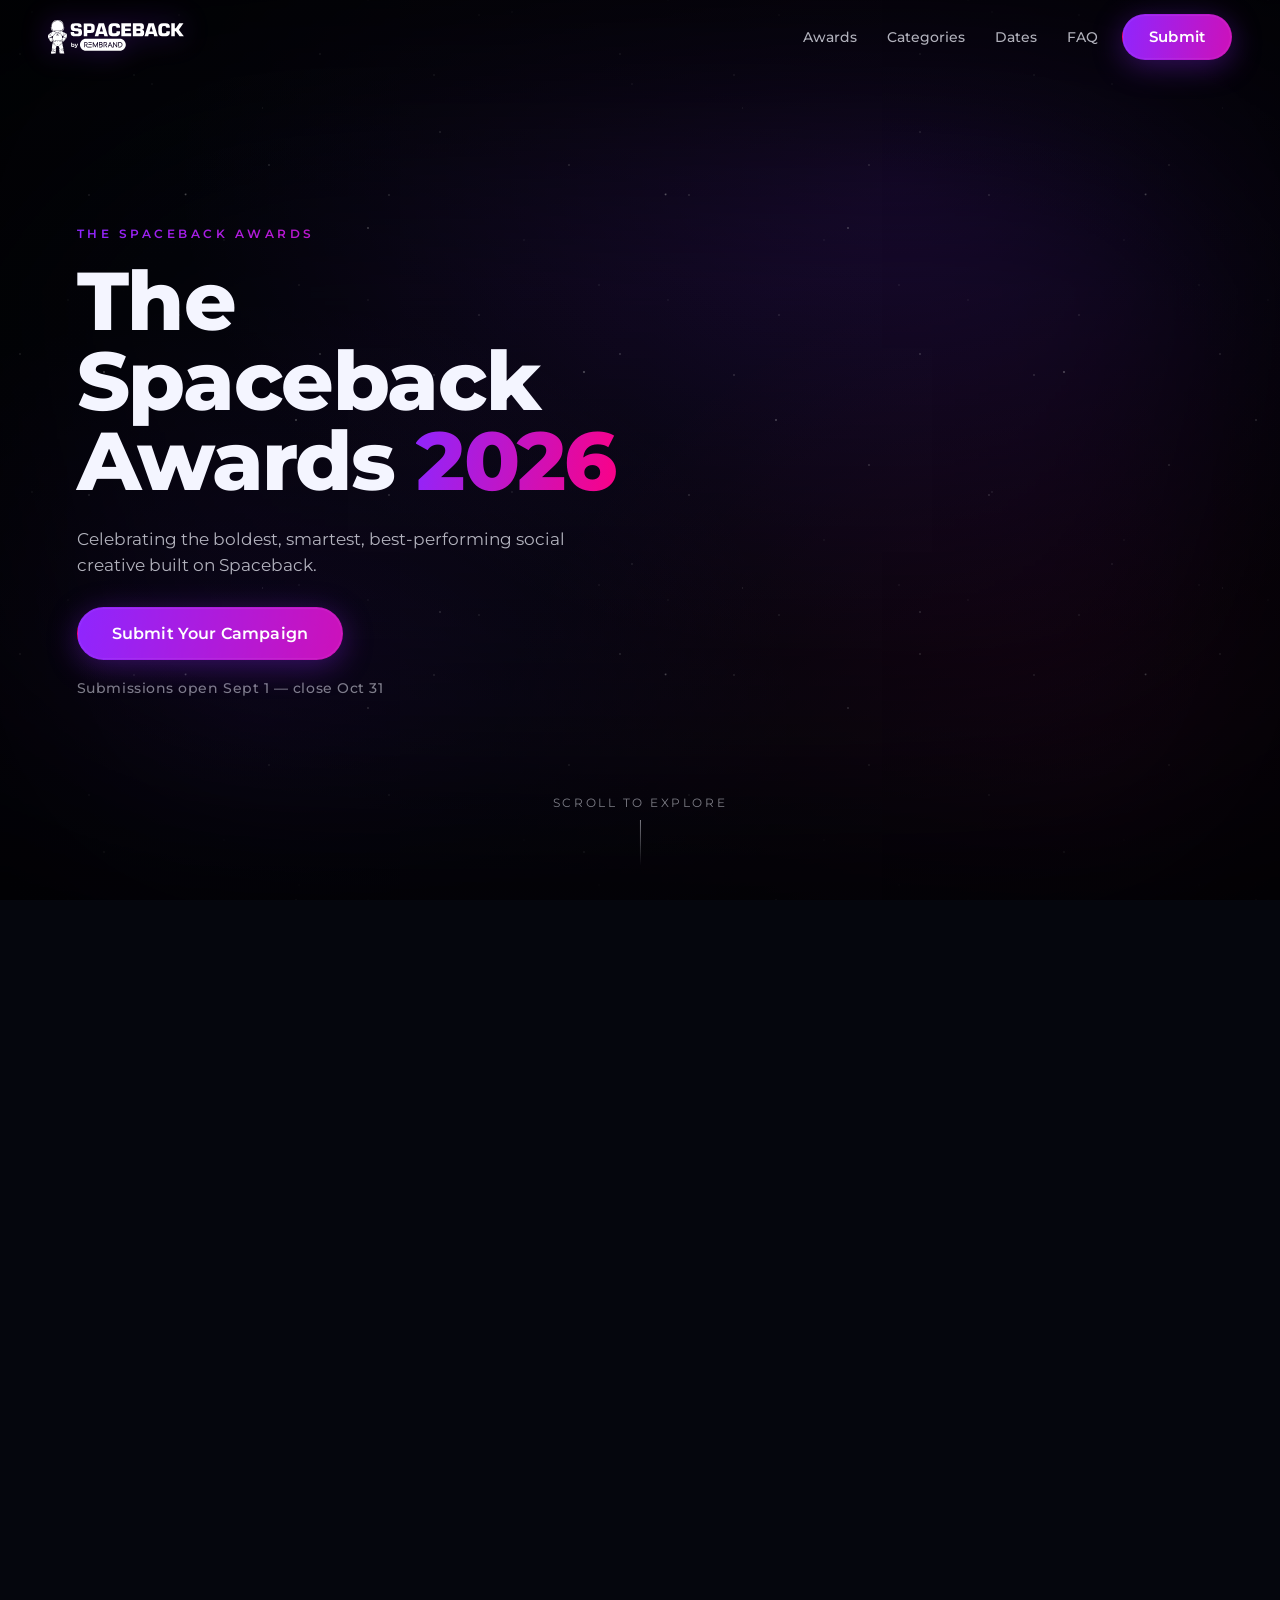
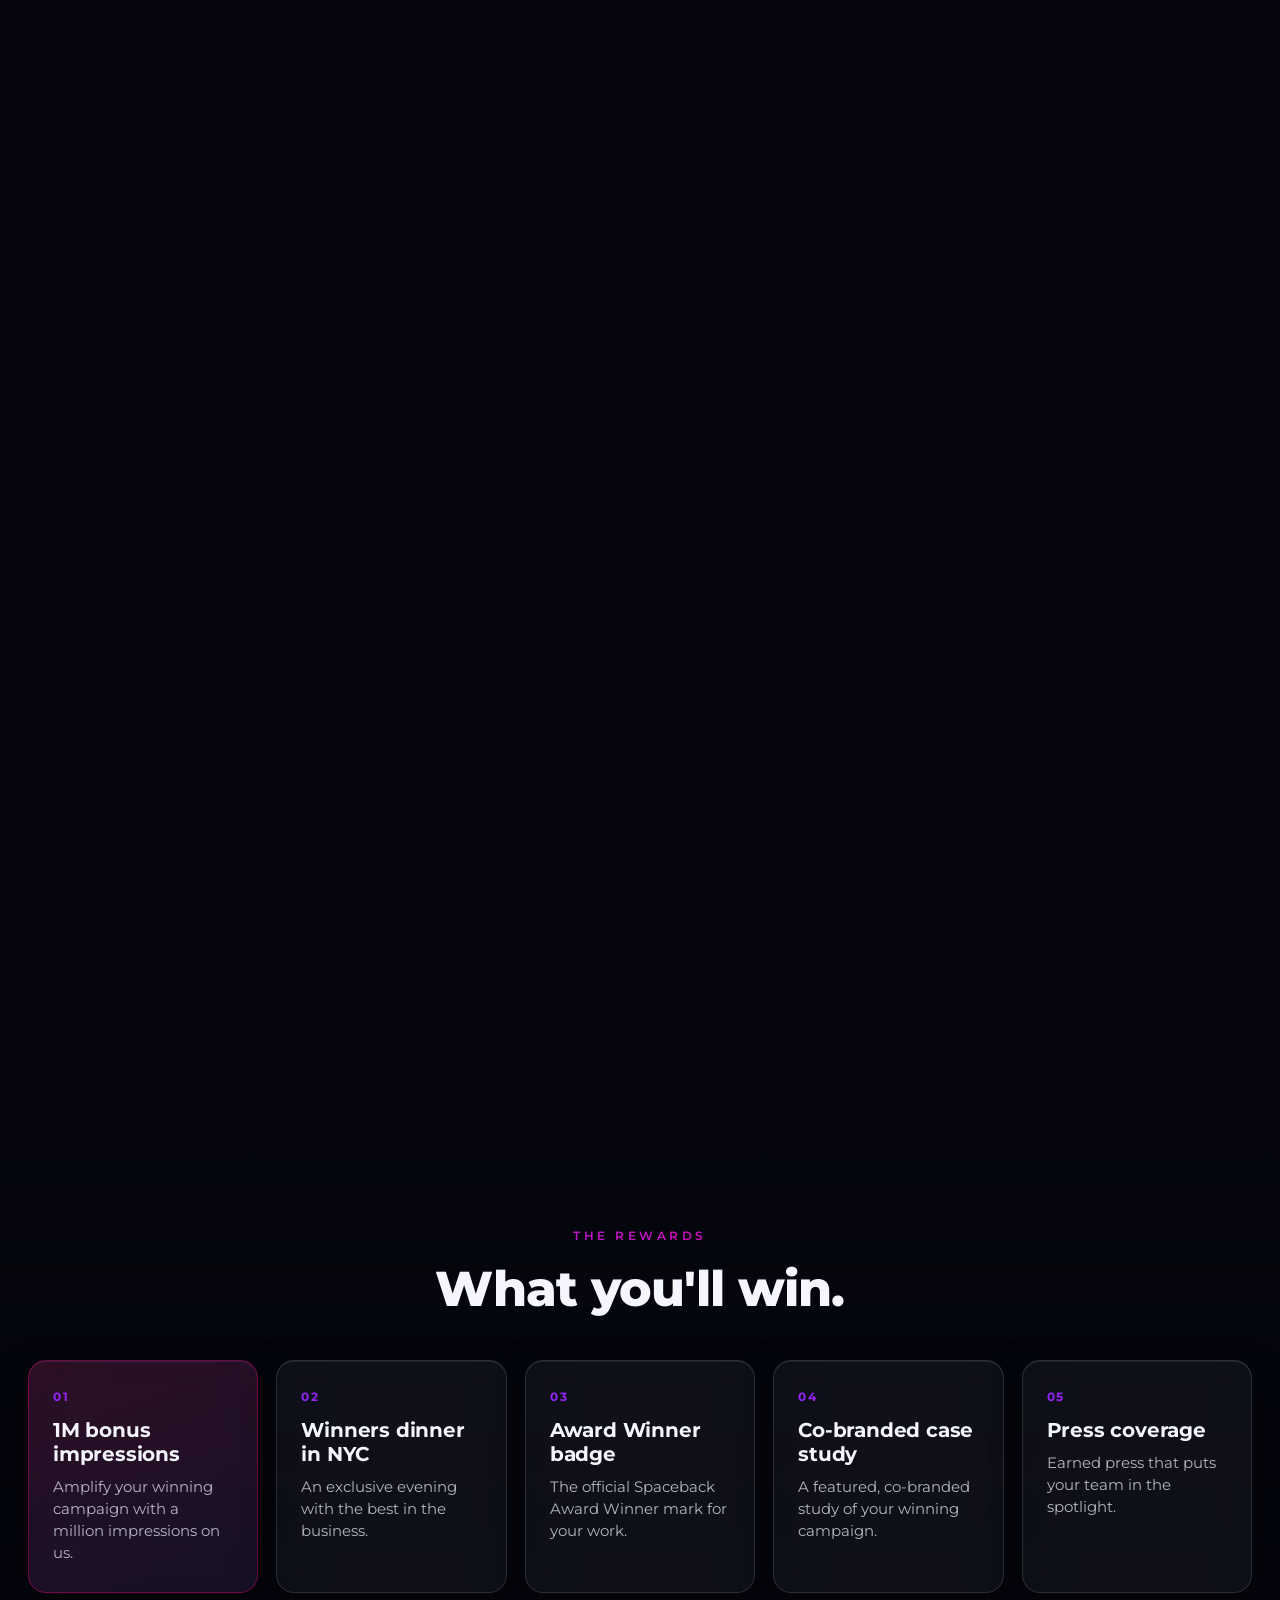
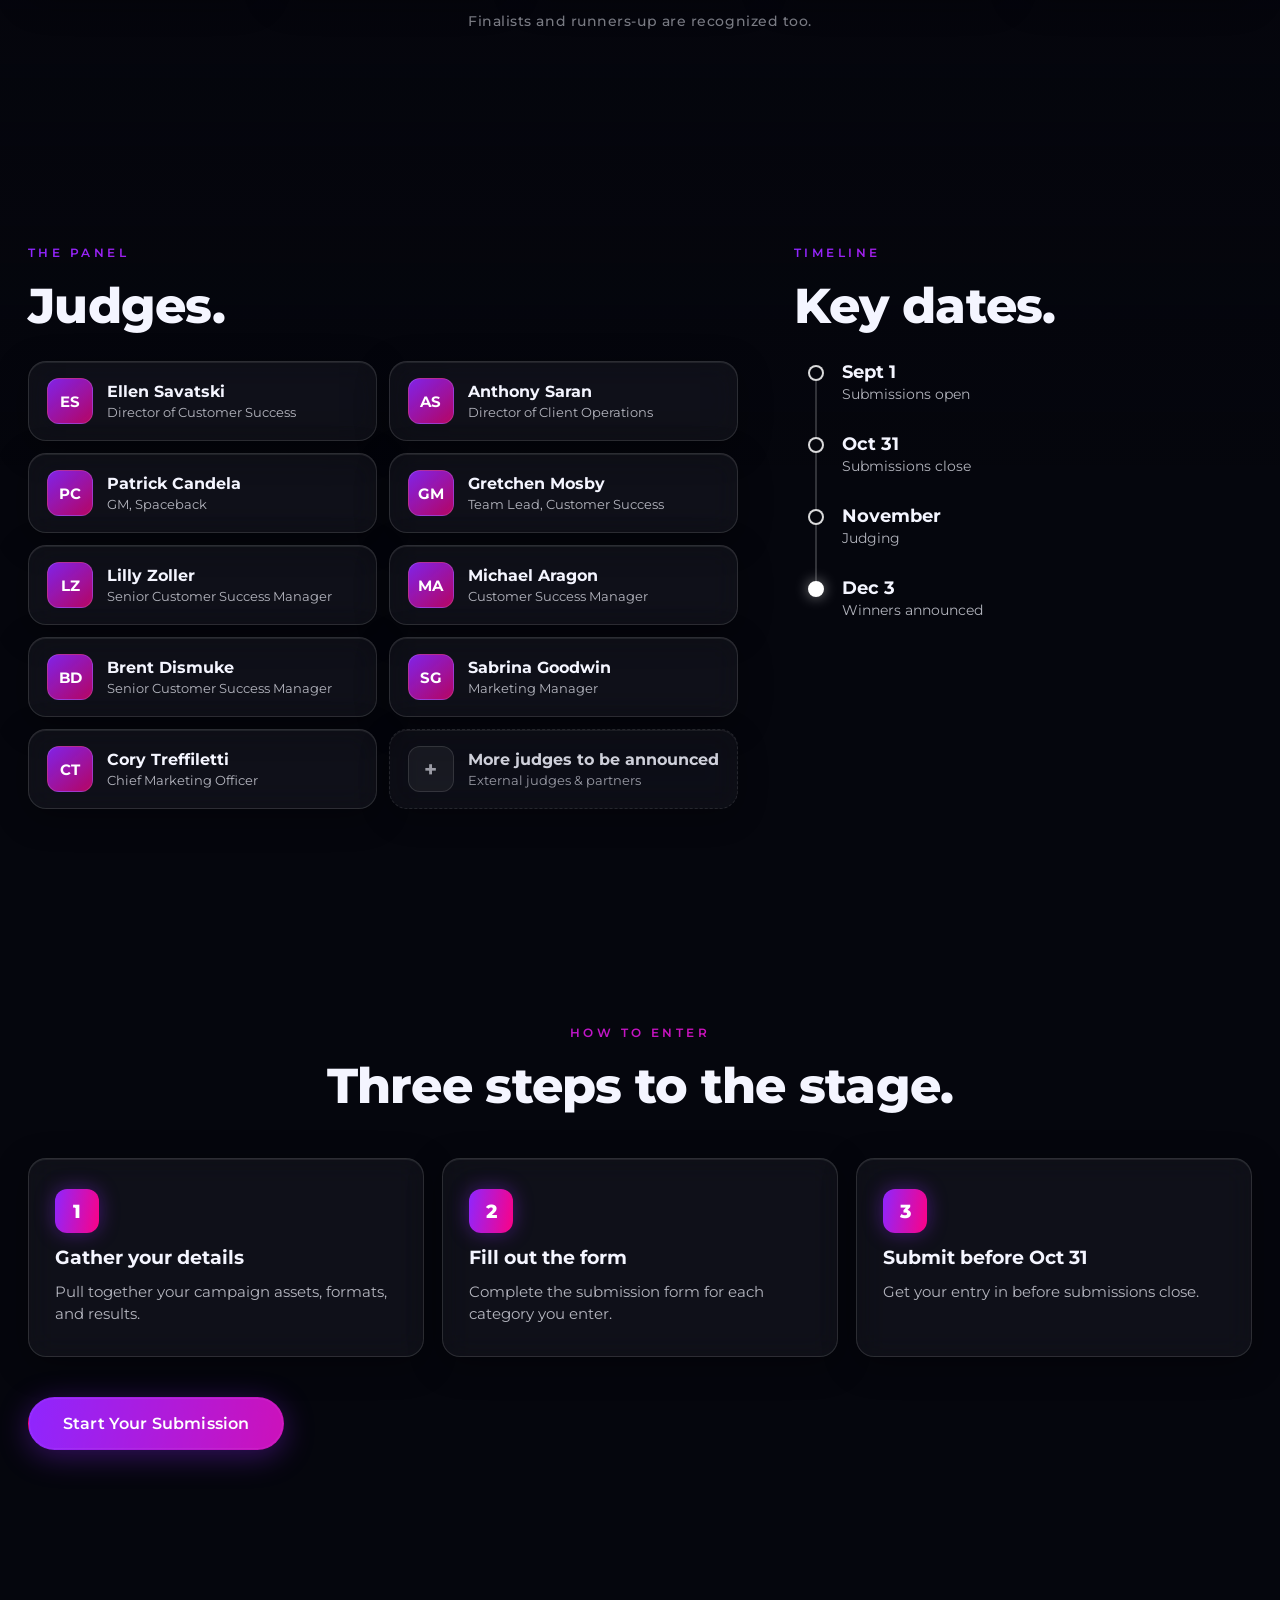
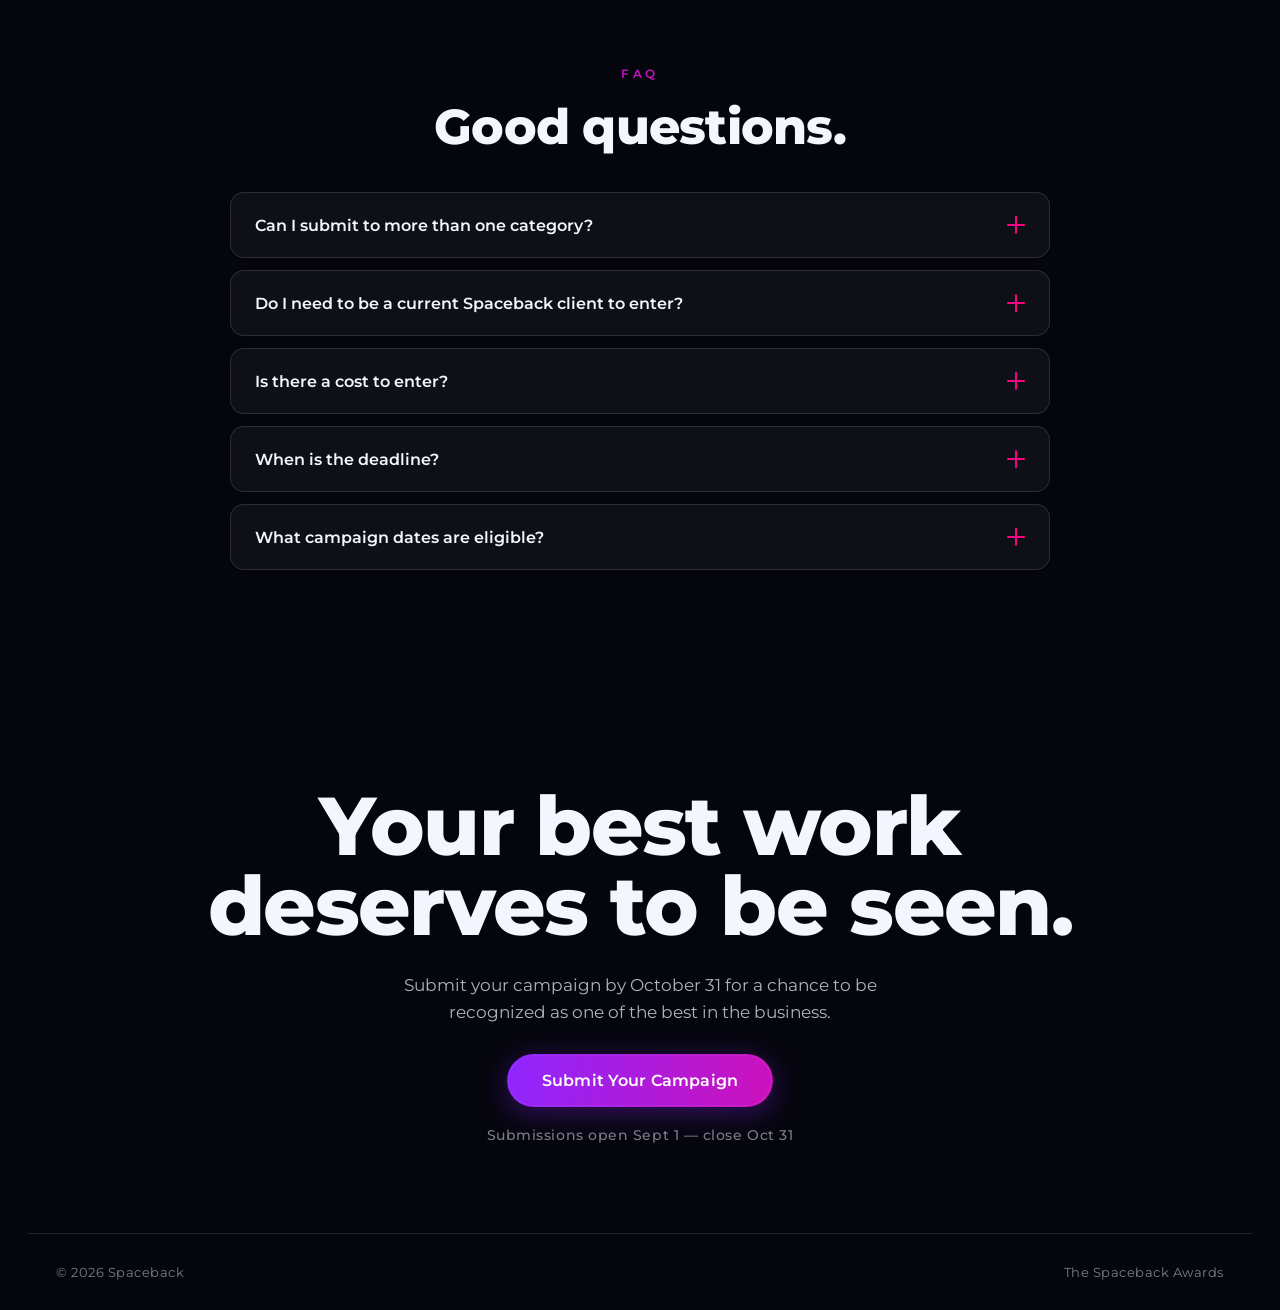
==== index.html @ 63bc2f62 "Initial deploy: The Spaceback Awards 2026 microsite Scroll-driven cinematic hero (frame-by-frame vid" ====
<!DOCTYPE html>
<html lang="en">
<head>
  <meta charset="UTF-8" />
  <meta name="viewport" content="width=device-width, initial-scale=1.0" />
  <meta name="description" content="The Spaceback Awards 2026 — Celebrating the boldest, smartest, best-performing social creative built on Spaceback." />
  <title>The Spaceback Awards 2026</title>

  <!-- Fonts -->
  <link rel="preconnect" href="https://fonts.googleapis.com" />
  <link rel="preconnect" href="https://fonts.gstatic.com" crossorigin />
  <link href="https://fonts.googleapis.com/css2?family=Montserrat:ital,wght@0,300;0,400;0,500;0,600;0,700;0,800;0,900&display=swap" rel="stylesheet" />

  <link rel="stylesheet" href="./styles/main.css" />
</head>
<body>
  <!-- Scroll progress indicator -->
  <div class="scroll-progress" aria-hidden="true"><span id="scrollProgressBar"></span></div>

  <!-- Fixed cinematic background: video + starfield fallback + overlay -->
  <div class="cinematic-bg" aria-hidden="true">
    <div class="starfield"></div>
    <video
      id="heroVideo"
      class="hero-video"
      muted
      playsinline
      preload="auto"
      disablepictureinpicture
    >
      <source src="./video/spaceback-awards-2026-hero.mp4" type="video/mp4" />
    </video>
    <div class="bg-overlay"></div>
    <div class="bg-vignette"></div>
  </div>

  <!-- Sticky navigation -->
  <header class="nav" id="nav">
    <div class="nav-inner">
      <a href="#top" class="nav-brand" aria-label="Spaceback — home">
        <img src="./logo/spaceback.svg" alt="Spaceback" class="nav-logo" />
      </a>
      <nav class="nav-links" aria-label="Primary">
        <a href="#why">Awards</a>
        <a href="#categories">Categories</a>
        <a href="#dates">Dates</a>
        <a href="#faq">FAQ</a>
      </nav>
      <a href="#submit" class="btn btn-primary nav-cta">Submit</a>
      <button class="nav-toggle" id="navToggle" aria-label="Toggle menu" aria-expanded="false">
        <span></span><span></span><span></span>
      </button>
    </div>
  </header>

  <span id="top"></span>

  <!-- ============================================================= -->
  <!-- PINNED SCROLL-SCRUB STAGE (Hero → Why → Who → Categories)     -->
  <!-- ============================================================= -->
  <div class="scroll-stage" id="scrollStage">
    <div class="stage-viewport" id="stageViewport">

      <!-- Panel 1 — HERO -->
      <section class="panel panel-hero" id="hero" data-panel="0" aria-label="Hero">
        <div class="zone zone-left">
          <p class="eyebrow">The Spaceback Awards</p>
          <h1 class="display">The Spaceback<br />Awards <span class="year">2026</span></h1>
          <p class="lede">Celebrating the boldest, smartest, best-performing social creative built on Spaceback.</p>
          <div class="cta-row">
            <a href="#submit" class="btn btn-primary btn-lg">Submit Your Campaign</a>
          </div>
          <p class="note">Submissions open Sept 1 — close Oct 31</p>
        </div>
        <div class="scroll-hint" aria-hidden="true">
          <span>Scroll to explore</span>
          <span class="scroll-hint-line"></span>
        </div>
      </section>

      <!-- Panel 2 — WHY -->
      <section class="panel panel-why" id="why" data-panel="1" aria-label="Why the Spaceback Awards">
        <div class="zone zone-right">
          <p class="eyebrow">Why the Awards</p>
          <h2 class="headline">Made for work that<br />moves the industry.</h2>
          <p class="lede">Spaceback Awards recognize brands and agencies pushing creative further — sharper formats, smarter execution, and stronger results.</p>
          <div class="mini-cards">
            <article class="glass mini-card">
              <h3>Bold creative</h3>
              <p>Ideas that stop the scroll and stay with people.</p>
            </article>
            <article class="glass mini-card">
              <h3>Smarter formats</h3>
              <p>Formats engineered for the platform and the moment.</p>
            </article>
            <article class="glass mini-card">
              <h3>Real performance</h3>
              <p>Creative that proves itself with measurable impact.</p>
            </article>
          </div>
        </div>
      </section>

      <!-- Panel 3 — WHO CAN ENTER -->
      <section class="panel panel-who" id="who" data-panel="2" aria-label="Who can enter">
        <div class="zone zone-left">
          <p class="eyebrow">Who Can Enter</p>
          <h2 class="headline">If you built it<br />on Spaceback,<br />it belongs here.</h2>
          <ul class="check-list">
            <li>Brands and agencies</li>
            <li>Campaigns using Spaceback</li>
            <li>CTV, OLV, Display &amp; Pause Ads</li>
            <li>AI-powered features: CARD, MOTN, FADE, CLIP</li>
          </ul>
          <div class="glass eligibility-note">
            <span class="pill">Eligible dates</span>
            <p>Jan 1, 2025 — Oct 31, 2026</p>
          </div>
        </div>
      </section>

      <!-- Panel 4 — CATEGORIES -->
      <section class="panel panel-categories" id="categories" data-panel="3" aria-label="Categories">
        <div class="zone zone-full">
          <p class="eyebrow center">The Categories</p>
          <h2 class="headline center">Every kind of great.</h2>

          <div class="cat-groups">
            <div class="cat-group">
              <h3 class="cat-group-title">Core Categories</h3>
              <div class="cat-grid">
                <span class="cat-chip">Best in Show</span>
                <span class="cat-chip">Best CTV</span>
                <span class="cat-chip">Best OLV</span>
                <span class="cat-chip">Best Display</span>
                <span class="cat-chip">Best Pause Ad</span>
                <span class="cat-chip">Best Product Card</span>
                <span class="cat-chip">Best Use of AI Editing</span>
                <span class="cat-chip">Most Impact</span>
                <span class="cat-chip">Best Creative</span>
              </div>
            </div>
            <div class="cat-group">
              <h3 class="cat-group-title">Industry Categories</h3>
              <div class="cat-grid">
                <span class="cat-chip">Retail / E-commerce</span>
                <span class="cat-chip">Streaming &amp; Entertainment</span>
                <span class="cat-chip">Auto</span>
                <span class="cat-chip">Finance &amp; Insurance</span>
                <span class="cat-chip">CPG</span>
                <span class="cat-chip">Food &amp; Beverage</span>
                <span class="cat-chip">Travel &amp; Hospitality</span>
                <span class="cat-chip">Telecom &amp; Tech</span>
                <span class="cat-chip">Health &amp; Wellness</span>
                <span class="cat-chip">QSR / Restaurant</span>
                <span class="cat-chip">Best Agency Partner</span>
              </div>
            </div>
          </div>
        </div>
      </section>

    </div>
  </div>

  <!-- ============================================================= -->
  <!-- POST-SCRUB CONTENT (video frozen on final frame behind)       -->
  <!-- ============================================================= -->
  <main class="after" id="after">

    <!-- WHAT YOU'LL WIN -->
    <section class="section" id="win" aria-label="What you'll win">
      <div class="container reveal">
        <p class="eyebrow center">The Rewards</p>
        <h2 class="headline center">What you'll win.</h2>
        <div class="reward-grid">
          <article class="glass reward-card featured">
            <span class="reward-num">01</span>
            <h3>1M bonus impressions</h3>
            <p>Amplify your winning campaign with a million impressions on us.</p>
          </article>
          <article class="glass reward-card">
            <span class="reward-num">02</span>
            <h3>Winners dinner in NYC</h3>
            <p>An exclusive evening with the best in the business.</p>
          </article>
          <article class="glass reward-card">
            <span class="reward-num">03</span>
            <h3>Award Winner badge</h3>
            <p>The official Spaceback Award Winner mark for your work.</p>
          </article>
          <article class="glass reward-card">
            <span class="reward-num">04</span>
            <h3>Co-branded case study</h3>
            <p>A featured, co-branded study of your winning campaign.</p>
          </article>
          <article class="glass reward-card">
            <span class="reward-num">05</span>
            <h3>Press coverage</h3>
            <p>Earned press that puts your team in the spotlight.</p>
          </article>
        </div>
        <p class="note center">Finalists and runners-up are recognized too.</p>
      </div>
    </section>

    <!-- JUDGES + KEY DATES -->
    <section class="section" id="dates" aria-label="Judges and key dates">
      <div class="container">
        <div class="split">
          <!-- Judges -->
          <div class="reveal">
            <p class="eyebrow">The Panel</p>
            <h2 class="headline">Judges.</h2>
            <div class="judge-grid">
              <article class="glass judge-card">
                <span class="judge-avatar">ES</span>
                <div><h3>Ellen Savatski</h3><p>Director of Customer Success</p></div>
              </article>
              <article class="glass judge-card">
                <span class="judge-avatar">AS</span>
                <div><h3>Anthony Saran</h3><p>Director of Client Operations</p></div>
              </article>
              <article class="glass judge-card">
                <span class="judge-avatar">PC</span>
                <div><h3>Patrick Candela</h3><p>GM, Spaceback</p></div>
              </article>
              <article class="glass judge-card">
                <span class="judge-avatar">GM</span>
                <div><h3>Gretchen Mosby</h3><p>Team Lead, Customer Success</p></div>
              </article>
              <article class="glass judge-card">
                <span class="judge-avatar">LZ</span>
                <div><h3>Lilly Zoller</h3><p>Senior Customer Success Manager</p></div>
              </article>
              <article class="glass judge-card">
                <span class="judge-avatar">MA</span>
                <div><h3>Michael Aragon</h3><p>Customer Success Manager</p></div>
              </article>
              <article class="glass judge-card">
                <span class="judge-avatar">BD</span>
                <div><h3>Brent Dismuke</h3><p>Senior Customer Success Manager</p></div>
              </article>
              <article class="glass judge-card">
                <span class="judge-avatar">SG</span>
                <div><h3>Sabrina Goodwin</h3><p>Marketing Manager</p></div>
              </article>
              <article class="glass judge-card">
                <span class="judge-avatar">CT</span>
                <div><h3>Cory Treffiletti</h3><p>Chief Marketing Officer</p></div>
              </article>
              <article class="glass judge-card judge-tba">
                <span class="judge-avatar">+</span>
                <div><h3>More judges to be announced</h3><p>External judges &amp; partners</p></div>
              </article>
            </div>
          </div>

          <!-- Key dates -->
          <div class="reveal">
            <p class="eyebrow">Timeline</p>
            <h2 class="headline">Key dates.</h2>
            <ol class="timeline">
              <li class="timeline-item">
                <span class="timeline-dot"></span>
                <span class="timeline-date">Sept 1</span>
                <span class="timeline-label">Submissions open</span>
              </li>
              <li class="timeline-item">
                <span class="timeline-dot"></span>
                <span class="timeline-date">Oct 31</span>
                <span class="timeline-label">Submissions close</span>
              </li>
              <li class="timeline-item">
                <span class="timeline-dot"></span>
                <span class="timeline-date">November</span>
                <span class="timeline-label">Judging</span>
              </li>
              <li class="timeline-item is-final">
                <span class="timeline-dot"></span>
                <span class="timeline-date">Dec 3</span>
                <span class="timeline-label">Winners announced</span>
              </li>
            </ol>
          </div>
        </div>
      </div>
    </section>

    <!-- HOW TO ENTER -->
    <section class="section" id="submit" aria-label="How to enter">
      <div class="container reveal">
        <p class="eyebrow center">How to Enter</p>
        <h2 class="headline center">Three steps to the stage.</h2>
        <div class="steps">
          <article class="glass step-card">
            <span class="step-num">1</span>
            <h3>Gather your details</h3>
            <p>Pull together your campaign assets, formats, and results.</p>
          </article>
          <article class="glass step-card">
            <span class="step-num">2</span>
            <h3>Fill out the form</h3>
            <p>Complete the submission form for each category you enter.</p>
          </article>
          <article class="glass step-card">
            <span class="step-num">3</span>
            <h3>Submit before Oct 31</h3>
            <p>Get your entry in before submissions close.</p>
          </article>
        </div>
        <div class="cta-row center">
          <a href="#final" class="btn btn-primary btn-lg">Start Your Submission</a>
        </div>
      </div>
    </section>

    <!-- FAQ -->
    <section class="section" id="faq" aria-label="Frequently asked questions">
      <div class="container narrow reveal">
        <p class="eyebrow center">FAQ</p>
        <h2 class="headline center">Good questions.</h2>
        <div class="accordion" id="accordion">
          <div class="acc-item">
            <button class="acc-trigger" aria-expanded="false">
              <span>Can I submit to more than one category?</span>
              <span class="acc-icon" aria-hidden="true"></span>
            </button>
            <div class="acc-panel"><p>Yes. Enter your campaign in every category where it fits — including both core and industry categories.</p></div>
          </div>
          <div class="acc-item">
            <button class="acc-trigger" aria-expanded="false">
              <span>Do I need to be a current Spaceback client to enter?</span>
              <span class="acc-icon" aria-hidden="true"></span>
            </button>
            <div class="acc-panel"><p>Your campaign needs to be built using Spaceback. Brands and agencies who ran eligible Spaceback campaigns can enter.</p></div>
          </div>
          <div class="acc-item">
            <button class="acc-trigger" aria-expanded="false">
              <span>Is there a cost to enter?</span>
              <span class="acc-icon" aria-hidden="true"></span>
            </button>
            <div class="acc-panel"><p>No. Entering the Spaceback Awards is free.</p></div>
          </div>
          <div class="acc-item">
            <button class="acc-trigger" aria-expanded="false">
              <span>When is the deadline?</span>
              <span class="acc-icon" aria-hidden="true"></span>
            </button>
            <div class="acc-panel"><p>Submissions close October 31, 2026. Winners are announced December 3.</p></div>
          </div>
          <div class="acc-item">
            <button class="acc-trigger" aria-expanded="false">
              <span>What campaign dates are eligible?</span>
              <span class="acc-icon" aria-hidden="true"></span>
            </button>
            <div class="acc-panel"><p>Campaigns that ran between January 1, 2025 and October 31, 2026 are eligible.</p></div>
          </div>
        </div>
      </div>
    </section>

    <!-- FINAL CTA -->
    <section class="section section-final" id="final" aria-label="Submit your campaign">
      <div class="container center reveal">
        <h2 class="display final-display">Your best work<br />deserves to be seen.</h2>
        <p class="lede center">Submit your campaign by October 31 for a chance to be recognized as one of the best in the business.</p>
        <div class="cta-row center">
          <a href="#top" class="btn btn-primary btn-lg">Submit Your Campaign</a>
        </div>
        <p class="note center">Submissions open Sept 1 — close Oct 31</p>
      </div>
      <footer class="footer">
        <span>© 2026 Spaceback</span>
        <span>The Spaceback Awards</span>
      </footer>
    </section>

  </main>

  <script src="./scripts/main.js" defer></script>
</body>
</html>
---- styles/main.css ----
/* ============================================================
   The Spaceback Awards 2026 — main.css
   ============================================================ */

:root {
  --bg: #05060d;
  --bg-2: #0a0b1a;
  --ink: #f4f5ff;
  --ink-soft: rgba(244, 245, 255, 0.72);
  --ink-mute: rgba(244, 245, 255, 0.5);

  --purple: #8E26FF;
  --magenta: #FC0185;
  --cyan: #b45cff; /* legacy alias, kept in-palette */

  --glass-bg: rgba(255, 255, 255, 0.045);
  --glass-brd: rgba(255, 255, 255, 0.12);
  --glass-hi: rgba(255, 255, 255, 0.22);

  --grad-accent: linear-gradient(100deg, #8E26FF 0%, #FC0185 100%);

  --maxw: 1240px;
  --ease: cubic-bezier(0.22, 1, 0.36, 1);

  --nav-h: 74px;
}

* { box-sizing: border-box; }

html { scroll-behavior: smooth; }

body {
  margin: 0;
  font-family: "Montserrat", system-ui, -apple-system, sans-serif;
  background: var(--bg);
  color: var(--ink);
  -webkit-font-smoothing: antialiased;
  text-rendering: optimizeLegibility;
  overflow-x: hidden;
}

img, video { display: block; max-width: 100%; }

a { color: inherit; text-decoration: none; }

::selection { background: var(--magenta); color: #fff; }

/* ---------- Scroll progress bar ---------- */
.scroll-progress {
  position: fixed;
  top: 0; left: 0;
  width: 100%;
  height: 3px;
  z-index: 200;
  background: transparent;
  pointer-events: none;
}
.scroll-progress span {
  display: block;
  height: 100%;
  width: 0%;
  background: var(--grad-accent);
  box-shadow: 0 0 14px rgba(252, 1, 133, 0.7);
}

/* ============================================================
   Cinematic background (fixed) : video + starfield + overlay
   ============================================================ */
.cinematic-bg {
  position: fixed;
  inset: 0;
  z-index: -2;
  overflow: hidden;
  background: var(--bg);
}

.starfield {
  position: absolute;
  inset: 0;
  background:
    radial-gradient(1200px 800px at 70% 20%, rgba(142, 38, 255, 0.18), transparent 60%),
    radial-gradient(900px 700px at 20% 80%, rgba(142, 38, 255, 0.12), transparent 60%),
    radial-gradient(1000px 900px at 85% 90%, rgba(252, 1, 133, 0.12), transparent 60%),
    #04050b;
}
/* faux stars */
.starfield::before,
.starfield::after {
  content: "";
  position: absolute;
  inset: -20%;
  background-image:
    radial-gradient(1.4px 1.4px at 15% 25%, #fff, transparent),
    radial-gradient(1.2px 1.2px at 45% 65%, rgba(255,255,255,.8), transparent),
    radial-gradient(1.6px 1.6px at 75% 15%, #fff, transparent),
    radial-gradient(1px 1px at 85% 55%, rgba(255,255,255,.7), transparent),
    radial-gradient(1.3px 1.3px at 30% 85%, #fff, transparent),
    radial-gradient(1px 1px at 60% 40%, rgba(255,255,255,.6), transparent),
    radial-gradient(1.5px 1.5px at 92% 78%, #fff, transparent),
    radial-gradient(1px 1px at 8% 60%, rgba(255,255,255,.55), transparent);
  background-repeat: repeat;
  background-size: 480px 480px;
  opacity: 0.5;
}
.starfield::after {
  background-size: 300px 300px;
  opacity: 0.3;
  animation: twinkle 6s ease-in-out infinite alternate;
}
@keyframes twinkle { from { opacity: .18; } to { opacity: .4; } }

.hero-video {
  position: absolute;
  inset: 0;
  width: 100%;
  height: 100%;
  object-fit: cover;
  opacity: 0;
  transition: opacity 1.2s var(--ease);
  will-change: opacity;
}
.hero-video.is-ready { opacity: 1; }

/* Readability overlays */
.bg-overlay {
  position: absolute;
  inset: 0;
  background:
    linear-gradient(180deg, rgba(4,5,11,0.55) 0%, rgba(4,5,11,0.15) 32%, rgba(4,5,11,0.35) 70%, rgba(4,5,11,0.78) 100%),
    radial-gradient(120% 90% at 50% 50%, transparent 38%, rgba(4,5,11,0.45) 100%);
}
.bg-vignette {
  position: absolute;
  inset: 0;
  box-shadow: inset 0 0 240px 60px rgba(0,0,0,0.7);
  pointer-events: none;
}

/* ============================================================
   Navigation
   ============================================================ */
.nav {
  position: fixed;
  top: 0; left: 0; right: 0;
  z-index: 150;
  height: var(--nav-h);
  display: flex;
  align-items: center;
  transition: background 0.4s var(--ease), backdrop-filter 0.4s var(--ease), border-color 0.4s var(--ease);
  border-bottom: 1px solid transparent;
}
.nav.is-scrolled {
  /* the header itself stays transparent; a soft frosted scrim (::before)
     fades in underneath so the nav is always legible over any frame */
  background: transparent;
  border-bottom-color: transparent;
}
/* Soft blurred scrim under the header — blur is strongest behind the nav
   content and dissolves downward via a mask, so there's no hard edge. */
.nav::before {
  content: "";
  position: absolute;
  left: 0;
  right: 0;
  top: 0;
  bottom: -34px;               /* extend below so the blur fades out past the bar */
  z-index: -1;
  pointer-events: none;
  backdrop-filter: blur(14px) saturate(135%);
  -webkit-backdrop-filter: blur(14px) saturate(135%);
  background: linear-gradient(180deg, rgba(5,6,13,0.55) 0%, rgba(5,6,13,0.28) 55%, rgba(5,6,13,0) 100%);
  -webkit-mask-image: linear-gradient(180deg, #000 0%, #000 52%, transparent 100%);
  mask-image: linear-gradient(180deg, #000 0%, #000 52%, transparent 100%);
  opacity: 0;
  transition: opacity 0.45s var(--ease);
}
.nav.is-scrolled::before { opacity: 1; }
.nav-inner { position: relative; z-index: 1; }
.nav-inner {
  width: 100%;
  max-width: var(--maxw);
  margin: 0 auto;
  padding: 0 28px;
  display: flex;
  align-items: center;
  gap: 24px;
}
.nav-brand {
  display: flex;
  align-items: center;
  margin-right: auto;
}
.nav-logo {
  height: 34px;
  width: auto;
  display: block;
  transition: filter 0.3s var(--ease), transform 0.3s var(--ease);
  filter: drop-shadow(0 0 14px rgba(142, 38, 255, 0.35));
}
.nav-brand:hover .nav-logo { transform: translateY(-1px); }
.nav-links { display: flex; gap: 30px; }
.nav-links a {
  font-size: 0.9rem;
  font-weight: 500;
  color: var(--ink-soft);
  position: relative;
  padding: 6px 0;
  transition: color 0.25s var(--ease);
}
.nav-links a::after {
  content: "";
  position: absolute;
  left: 0; bottom: 0;
  height: 2px; width: 0;
  background: var(--grad-accent);
  transition: width 0.3s var(--ease);
}
.nav-links a:hover { color: var(--ink); }
.nav-links a:hover::after { width: 100%; }
.nav-cta { padding: 10px 20px; font-size: 0.85rem; }

.nav-toggle {
  display: none;
  flex-direction: column;
  gap: 5px;
  background: none; border: none;
  cursor: pointer;
  padding: 8px;
}
.nav-toggle span {
  width: 24px; height: 2px;
  background: var(--ink);
  border-radius: 2px;
  transition: transform 0.3s var(--ease), opacity 0.3s var(--ease);
}

/* ============================================================
   Buttons
   ============================================================ */
.btn {
  display: inline-flex;
  align-items: center;
  justify-content: center;
  gap: 8px;
  font-family: inherit;
  font-weight: 600;
  letter-spacing: 0.01em;
  border-radius: 999px;
  cursor: pointer;
  border: 1px solid transparent;
  transition: transform 0.3s var(--ease), box-shadow 0.3s var(--ease), background 0.3s var(--ease);
  white-space: nowrap;
}
.btn-primary {
  position: relative;
  color: #fff;
  background: var(--grad-accent);
  background-size: 180% 180%;
  background-position: 0% 50%;
  box-shadow: 0 6px 30px rgba(142, 38, 255, 0.35), 0 0 0 1px rgba(255,255,255,0.06) inset;
  padding: 13px 26px;
  font-size: 0.92rem;
}
.btn-primary:hover {
  transform: translateY(-2px);
  background-position: 100% 50%;
  box-shadow: 0 10px 40px rgba(252, 1, 133, 0.5), 0 0 0 1px rgba(255,255,255,0.12) inset;
}
.btn-lg { padding: 16px 34px; font-size: 1rem; }

/* ============================================================
   Typography helpers
   ============================================================ */
.eyebrow {
  font-size: 0.78rem;
  font-weight: 600;
  letter-spacing: 0.28em;
  text-transform: uppercase;
  color: transparent;
  background: var(--grad-accent);
  -webkit-background-clip: text;
  background-clip: text;
  margin: 0 0 20px;
}
.eyebrow.center { text-align: center; }

.display {
  font-size: clamp(2.7rem, 6.4vw, 5.4rem);
  font-weight: 800;
  line-height: 0.98;
  letter-spacing: -0.02em;
  margin: 0 0 24px;
}
.display .year {
  background: var(--grad-accent);
  -webkit-background-clip: text;
  background-clip: text;
  color: transparent;
}
.headline {
  font-size: clamp(1.9rem, 3.8vw, 3.1rem);
  font-weight: 800;
  line-height: 1.05;
  letter-spacing: -0.015em;
  margin: 0 0 22px;
}
.headline.center { text-align: center; }
.lede {
  font-size: clamp(1rem, 1.35vw, 1.2rem);
  line-height: 1.55;
  color: var(--ink-soft);
  font-weight: 400;
  max-width: 46ch;
  margin: 0 0 28px;
}
.lede.center { margin-left: auto; margin-right: auto; text-align: center; }
.note {
  font-size: 0.85rem;
  font-weight: 500;
  letter-spacing: 0.04em;
  color: var(--ink-mute);
  margin: 20px 0 0;
}
.note.center { text-align: center; }

/* ============================================================
   Glass surfaces
   ============================================================ */
.glass {
  background: var(--glass-bg);
  border: 1px solid var(--glass-brd);
  border-radius: 18px;
  backdrop-filter: blur(14px) saturate(130%);
  -webkit-backdrop-filter: blur(14px) saturate(130%);
  box-shadow: 0 8px 32px rgba(0, 0, 0, 0.35), inset 0 1px 0 rgba(255,255,255,0.08);
}

/* ============================================================
   PINNED SCROLL STAGE
   ============================================================ */
.scroll-stage {
  position: relative;
  /* height set by JS via --stage-vh; fallback below */
  height: 480vh;
}
.stage-viewport {
  position: sticky;
  top: 0;
  height: 100vh;
  overflow: hidden;
}

.panel {
  position: absolute;
  inset: 0;
  display: flex;
  align-items: center;
  padding: calc(var(--nav-h) + 20px) 6vw 8vh;
  opacity: 0;
  visibility: hidden;
  will-change: opacity, transform;
}
.zone { width: 100%; max-width: 560px; }
.zone-left { margin-right: auto; }
.zone-right { margin-left: auto; text-align: left; }
.zone-full { max-width: var(--maxw); margin: 0 auto; }

/* Scroll hint on hero */
.scroll-hint {
  position: absolute;
  left: 50%;
  bottom: 34px;
  transform: translateX(-50%);
  display: flex;
  flex-direction: column;
  align-items: center;
  gap: 10px;
  font-size: 0.72rem;
  letter-spacing: 0.22em;
  text-transform: uppercase;
  color: var(--ink-mute);
}
.scroll-hint-line {
  width: 1px; height: 46px;
  background: linear-gradient(var(--ink-mute), transparent);
  animation: hintPulse 2.2s ease-in-out infinite;
}
@keyframes hintPulse { 0%,100% { opacity: .3; transform: scaleY(.7);} 50% { opacity: 1; transform: scaleY(1);} }

/* mini cards (Why) */
.mini-cards {
  display: grid;
  grid-template-columns: 1fr;
  gap: 12px;
  margin-top: 6px;
}
.mini-card {
  padding: 18px 20px;
  display: flex;
  flex-direction: column;
  gap: 6px;
  transition: transform 0.35s var(--ease), border-color 0.35s var(--ease), box-shadow 0.35s var(--ease);
}
.mini-card:hover { transform: translateY(-3px); border-color: var(--glass-hi); }
.mini-card h3 { margin: 0; font-size: 1.05rem; font-weight: 700; }
.mini-card p { margin: 0; font-size: 0.9rem; color: var(--ink-soft); line-height: 1.45; }

/* check list (Who) */
.check-list {
  list-style: none;
  margin: 0 0 26px;
  padding: 0;
  display: grid;
  gap: 12px;
}
.check-list li {
  position: relative;
  padding-left: 34px;
  font-size: 1.05rem;
  font-weight: 500;
  color: var(--ink);
}
.check-list li::before {
  content: "";
  position: absolute;
  left: 0; top: 2px;
  width: 20px; height: 20px;
  border-radius: 50%;
  background: #ffffff;
}
.check-list li::after {
  content: "";
  position: absolute;
  left: 6px; top: 8px;
  width: 8px; height: 4px;
  border-left: 2px solid #05060d;
  border-bottom: 2px solid #05060d;
  transform: rotate(-45deg);
}
.eligibility-note {
  display: inline-flex;
  align-items: center;
  gap: 14px;
  padding: 14px 20px;
}
.eligibility-note p { margin: 0; font-weight: 700; font-size: 1.05rem; }
.pill {
  font-size: 0.68rem;
  letter-spacing: 0.16em;
  text-transform: uppercase;
  font-weight: 600;
  padding: 5px 11px;
  border-radius: 999px;
  background: rgba(255,255,255,0.08);
  border: 1px solid var(--glass-brd);
  color: var(--ink-soft);
}

/* Categories */
.cat-groups {
  display: grid;
  grid-template-columns: 1fr 1fr;
  gap: 40px;
  margin-top: 30px;
}
.cat-group-title {
  font-size: 0.82rem;
  letter-spacing: 0.16em;
  text-transform: uppercase;
  color: var(--ink-soft);
  font-weight: 600;
  margin: 0 0 18px;
  padding-bottom: 12px;
  border-bottom: 1px solid var(--glass-brd);
}
.cat-grid { display: flex; flex-wrap: wrap; gap: 10px; }
.cat-chip {
  font-size: 0.86rem;
  font-weight: 500;
  padding: 9px 16px;
  border-radius: 999px;
  background: var(--glass-bg);
  border: 1px solid var(--glass-brd);
  backdrop-filter: blur(8px);
  -webkit-backdrop-filter: blur(8px);
  transition: transform 0.25s var(--ease), border-color 0.25s var(--ease), background 0.25s var(--ease), color 0.25s var(--ease);
  cursor: default;
}
.cat-chip:hover {
  transform: translateY(-2px);
  border-color: transparent;
  background: var(--grad-accent);
  color: #fff;
  box-shadow: 0 6px 22px rgba(252, 1, 133, 0.35);
}

/* ============================================================
   AFTER (post-scrub) sections
   ============================================================ */
.after { position: relative; z-index: 1; }

.section {
  position: relative;
  padding: clamp(80px, 12vh, 150px) 28px;
}
/* gradual darkening so later content stays readable over frozen frame */
.section-final::before,
.after::before {
  content: "";
  position: absolute;
  inset: 0;
  z-index: -1;
  pointer-events: none;
}
.after::before {
  /* Soft, gradual darkening from the Categories frame into the Rewards
     section: fully transparent at the very top (frozen frame shows through),
     easing to solid over the first viewport, then solid dark below.
     No hard horizontal line. */
  background:
    linear-gradient(180deg,
      rgba(5,6,13,0) 0%,
      rgba(5,6,13,0.35) 30%,
      rgba(5,6,13,0.72) 60%,
      rgba(5,6,13,0.95) 85%,
      #05060d 100%) top center / 100% 120vh no-repeat,
    linear-gradient(#05060d, #05060d) bottom center / 100% calc(100% - 105vh) no-repeat;
}

.container { width: 100%; max-width: var(--maxw); margin: 0 auto; }
.container.narrow { max-width: 820px; }
.container.center { text-align: center; }

/* Reveal on scroll */
.reveal {
  opacity: 0;
  transform: translateY(28px);
  transition: opacity 0.8s var(--ease), transform 0.8s var(--ease);
}
.reveal.is-in { opacity: 1; transform: none; }

/* Rewards */
.reward-grid {
  display: grid;
  grid-template-columns: repeat(auto-fit, minmax(220px, 1fr));
  gap: 18px;
  margin-top: 46px;
}
.reward-card {
  padding: 28px 24px;
  display: flex;
  flex-direction: column;
  gap: 10px;
  min-height: 190px;
  transition: transform 0.4s var(--ease), border-color 0.4s var(--ease), box-shadow 0.4s var(--ease);
}
.reward-card:hover {
  transform: translateY(-5px);
  border-color: var(--glass-hi);
  box-shadow: 0 18px 50px rgba(142, 38, 255, 0.28);
}
.reward-card.featured {
  border-color: rgba(252, 1, 133, 0.35);
  background:
    linear-gradient(160deg, rgba(252,1,133,0.12), rgba(142,38,255,0.06)),
    var(--glass-bg);
}
.reward-num {
  font-size: 0.78rem;
  font-weight: 700;
  letter-spacing: 0.15em;
  color: transparent;
  background: var(--grad-accent);
  -webkit-background-clip: text;
  background-clip: text;
}
.reward-card h3 { margin: 4px 0 0; font-size: 1.22rem; font-weight: 700; letter-spacing: -0.01em; }
.reward-card p { margin: 0; color: var(--ink-soft); font-size: 0.92rem; line-height: 1.5; }

/* Split (judges + dates) */
.split {
  display: grid;
  grid-template-columns: 1.55fr 1fr;
  gap: 56px;
  align-items: start;
}
.judge-grid {
  display: grid;
  grid-template-columns: 1fr 1fr;
  gap: 12px;
  margin-top: 30px;
}
.judge-card {
  padding: 16px 18px;
  display: flex;
  align-items: center;
  gap: 14px;
  transition: transform 0.35s var(--ease), border-color 0.35s var(--ease);
}
.judge-card:hover { transform: translateY(-3px); border-color: var(--glass-hi); }
.judge-avatar {
  flex: 0 0 auto;
  width: 46px; height: 46px;
  border-radius: 12px;
  display: grid;
  place-items: center;
  font-weight: 700;
  font-size: 0.95rem;
  color: #fff;
  background: linear-gradient(140deg, rgba(142,38,255,0.9), rgba(252,1,133,0.7));
  border: 1px solid rgba(255,255,255,0.14);
}
.judge-card h3 { margin: 0; font-size: 0.98rem; font-weight: 700; }
.judge-card p { margin: 3px 0 0; font-size: 0.8rem; color: var(--ink-soft); line-height: 1.35; }
.judge-tba { border-style: dashed; opacity: 0.85; }
.judge-tba .judge-avatar { background: rgba(255,255,255,0.06); color: var(--ink-soft); font-size: 1.4rem; }

/* Timeline */
.timeline {
  list-style: none;
  margin: 30px 0 0;
  padding: 0 0 0 8px;
  position: relative;
}
.timeline-item {
  position: relative;
  padding: 0 0 30px 40px;
  display: flex;
  flex-direction: column;
  gap: 3px;
}
.timeline-item:last-child { padding-bottom: 0; }
/* Connector drawn per segment: from this dot's centre to the next dot's
   centre, so it always sits exactly between the dots regardless of content. */
.timeline-item:not(:last-child)::before {
  content: "";
  position: absolute;
  left: 13px;      /* centred on the 16px dot (left:6 + radius 8 = 14) */
  top: 12px;       /* this dot's vertical centre (top:4 + radius 8) */
  bottom: -12px;   /* reaches the next dot's centre */
  width: 2px;
  background: rgba(255, 255, 255, 0.18);
  z-index: 0;
}
.timeline-dot {
  position: absolute;
  left: 6px; top: 4px;
  width: 16px; height: 16px;
  border-radius: 50%;
  background: var(--bg);
  border: 2px solid rgba(255, 255, 255, 0.85);
  z-index: 1;
}
.timeline-item.is-final .timeline-dot {
  background: #ffffff;
  border-color: #ffffff;
  box-shadow: 0 0 14px rgba(255, 255, 255, 0.5);
}
.timeline-date { font-weight: 700; font-size: 1.1rem; }
.timeline-label { font-size: 0.9rem; color: var(--ink-soft); }

/* Steps */
.steps {
  display: grid;
  grid-template-columns: repeat(3, 1fr);
  gap: 18px;
  margin: 46px 0 40px;
}
.step-card {
  padding: 30px 26px;
  display: flex;
  flex-direction: column;
  gap: 12px;
  transition: transform 0.4s var(--ease), border-color 0.4s var(--ease);
}
.step-card:hover { transform: translateY(-4px); border-color: var(--glass-hi); }
.step-num {
  width: 44px; height: 44px;
  border-radius: 12px;
  display: grid; place-items: center;
  font-weight: 800; font-size: 1.2rem;
  color: #fff;
  background: var(--grad-accent);
  box-shadow: 0 0 20px rgba(142, 38, 255, 0.4);
}
.step-card h3 { margin: 0; font-size: 1.2rem; font-weight: 700; }
.step-card p { margin: 0; color: var(--ink-soft); font-size: 0.94rem; line-height: 1.5; }

/* Accordion */
.accordion { margin-top: 40px; display: grid; gap: 12px; }
.acc-item {
  border: 1px solid var(--glass-brd);
  border-radius: 14px;
  background: var(--glass-bg);
  backdrop-filter: blur(12px);
  -webkit-backdrop-filter: blur(12px);
  overflow: hidden;
  transition: border-color 0.3s var(--ease);
}
.acc-item.is-open { border-color: rgba(252, 1, 133, 0.35); }
.acc-trigger {
  width: 100%;
  background: none; border: none;
  color: var(--ink);
  font-family: inherit;
  font-size: 1.02rem;
  font-weight: 600;
  text-align: left;
  padding: 22px 24px;
  display: flex;
  align-items: center;
  justify-content: space-between;
  gap: 20px;
  cursor: pointer;
}
.acc-icon {
  position: relative;
  flex: 0 0 auto;
  width: 18px; height: 18px;
}
.acc-icon::before,
.acc-icon::after {
  content: "";
  position: absolute;
  background: var(--magenta);
  border-radius: 2px;
  transition: transform 0.3s var(--ease);
}
.acc-icon::before { top: 8px; left: 0; width: 18px; height: 2px; }
.acc-icon::after { left: 8px; top: 0; width: 2px; height: 18px; }
.acc-item.is-open .acc-icon::after { transform: scaleY(0); }
.acc-panel {
  max-height: 0;
  overflow: hidden;
  transition: max-height 0.4s var(--ease);
}
.acc-panel p {
  margin: 0;
  padding: 0 24px 24px;
  color: var(--ink-soft);
  font-size: 0.96rem;
  line-height: 1.6;
}

/* Final */
.section-final { padding-bottom: 0; }
.final-display { margin-bottom: 26px; }
.footer {
  max-width: var(--maxw);
  margin: 90px auto 0;
  padding: 30px 28px;
  border-top: 1px solid var(--glass-brd);
  display: flex;
  justify-content: space-between;
  font-size: 0.82rem;
  color: var(--ink-mute);
  letter-spacing: 0.04em;
}

/* ============================================================
   RESPONSIVE
   ============================================================ */
@media (max-width: 900px) {
  .cat-groups { grid-template-columns: 1fr; gap: 30px; }
  .split { grid-template-columns: 1fr; gap: 44px; }
  .steps { grid-template-columns: 1fr; }
  .judge-grid { grid-template-columns: 1fr; }
  .zone { max-width: 100%; }
  .panel { padding-left: 24px; padding-right: 24px; }
}

@media (max-width: 720px) {
  .nav-links, .nav-cta { display: none; }
  .nav.is-open .nav-links {
    display: flex;
    position: absolute;
    top: var(--nav-h); left: 0; right: 0;
    flex-direction: column;
    gap: 0;
    padding: 12px 24px 20px;
    background: rgba(6, 7, 16, 0.94);
    backdrop-filter: blur(18px);
    -webkit-backdrop-filter: blur(18px);
    border-bottom: 1px solid var(--glass-brd);
  }
  .nav.is-open .nav-links a { padding: 14px 0; }
  .nav-toggle { display: flex; }
  .nav.is-open .nav-toggle span:nth-child(1) { transform: translateY(7px) rotate(45deg); }
  .nav.is-open .nav-toggle span:nth-child(2) { opacity: 0; }
  .nav.is-open .nav-toggle span:nth-child(3) { transform: translateY(-7px) rotate(-45deg); }

  /* stronger overlay for readability */
  .bg-overlay {
    background: linear-gradient(180deg, rgba(4,5,11,0.72) 0%, rgba(4,5,11,0.5) 40%, rgba(4,5,11,0.85) 100%);
  }
  .footer { flex-direction: column; gap: 8px; text-align: center; }
}

/* ============================================================
   FALLBACK MODE (reduced motion / mobile no-scrub):
   un-pin the stage, stack panels normally, freeze frame.
   ============================================================ */
body.no-scrub .scroll-stage { height: auto !important; }
body.no-scrub .stage-viewport {
  position: static;
  height: auto;
  overflow: visible;
}
body.no-scrub .panel {
  position: relative;
  inset: auto;
  opacity: 1 !important;
  visibility: visible !important;
  transform: none !important;
  min-height: auto;
  padding-top: 60px;
  padding-bottom: 60px;
}
body.no-scrub .panel-hero { min-height: 100vh; padding-top: calc(var(--nav-h) + 40px); }
body.no-scrub .scroll-hint { display: none; }

@media (prefers-reduced-motion: reduce) {
  html { scroll-behavior: auto; }
  .reveal { opacity: 1; transform: none; transition: none; }
  .starfield::after { animation: none; }
  .scroll-hint-line { animation: none; }
  .hero-video { transition: none; }
}
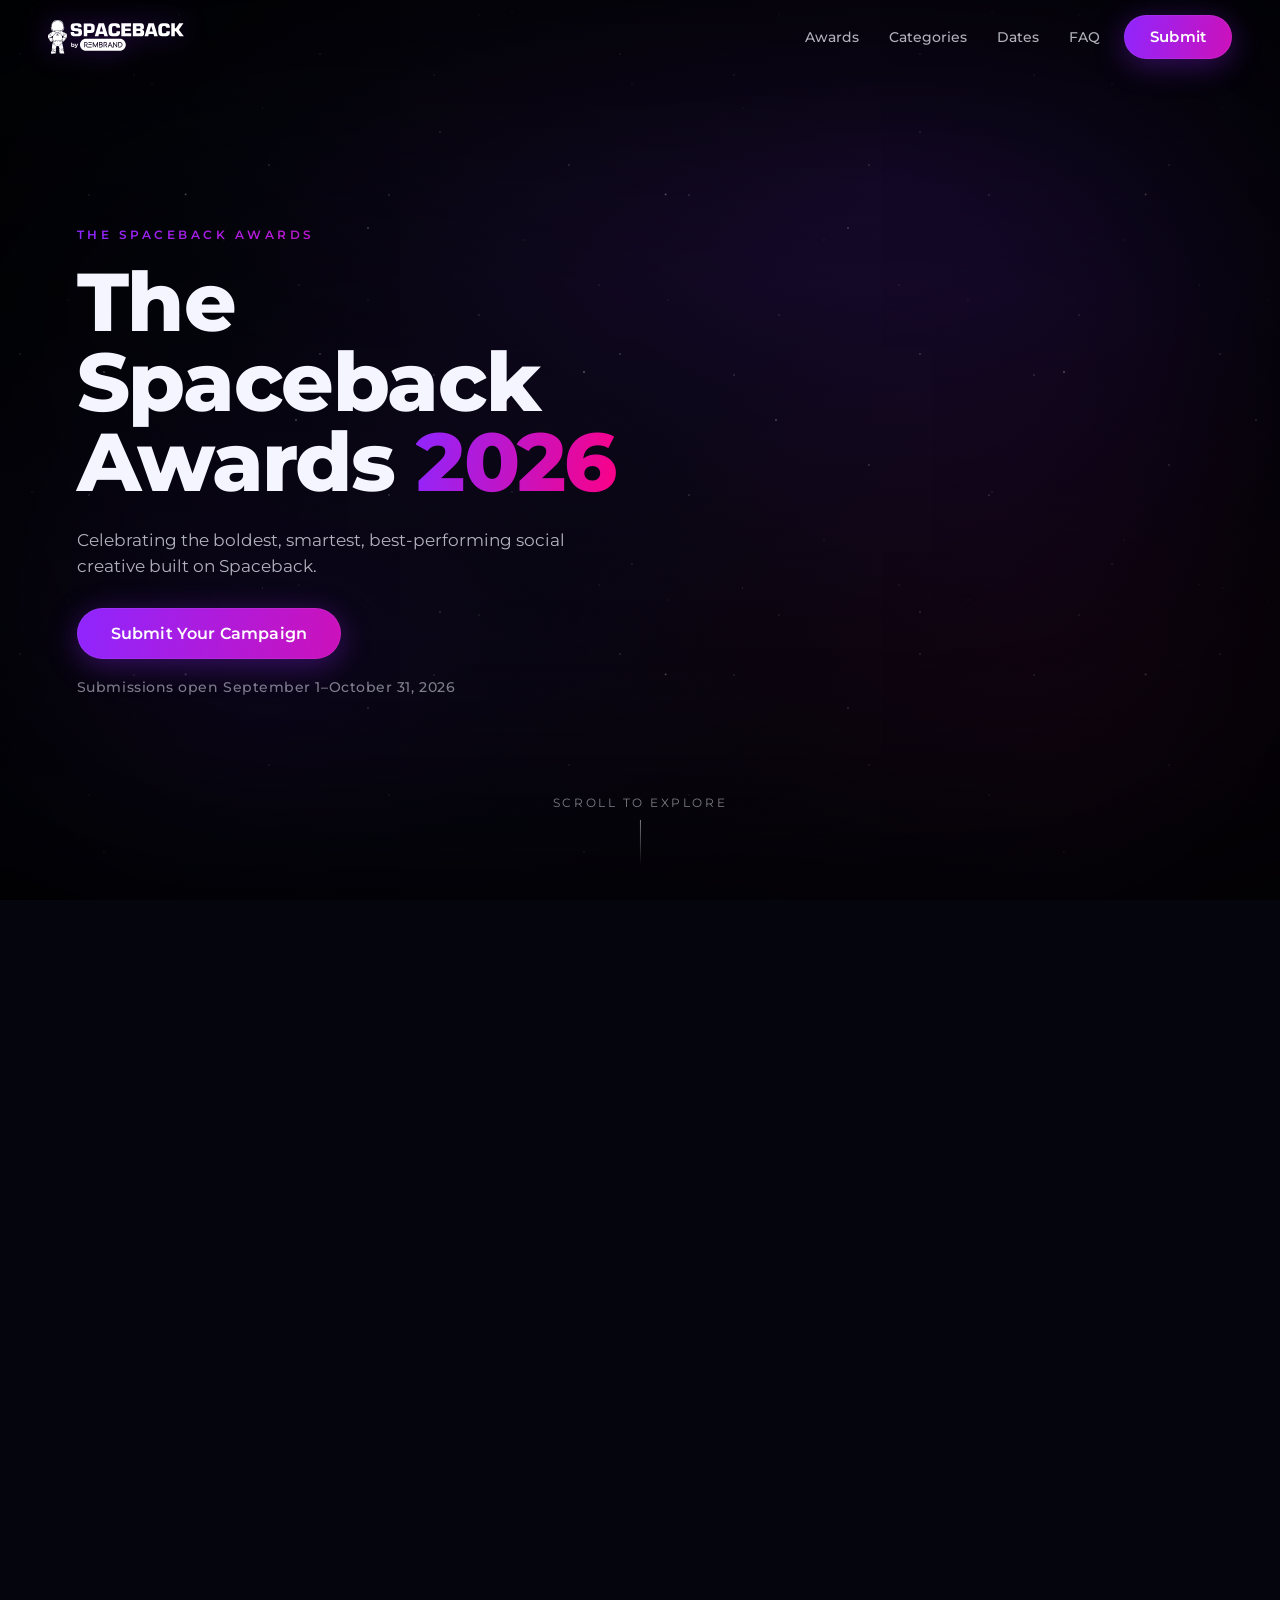
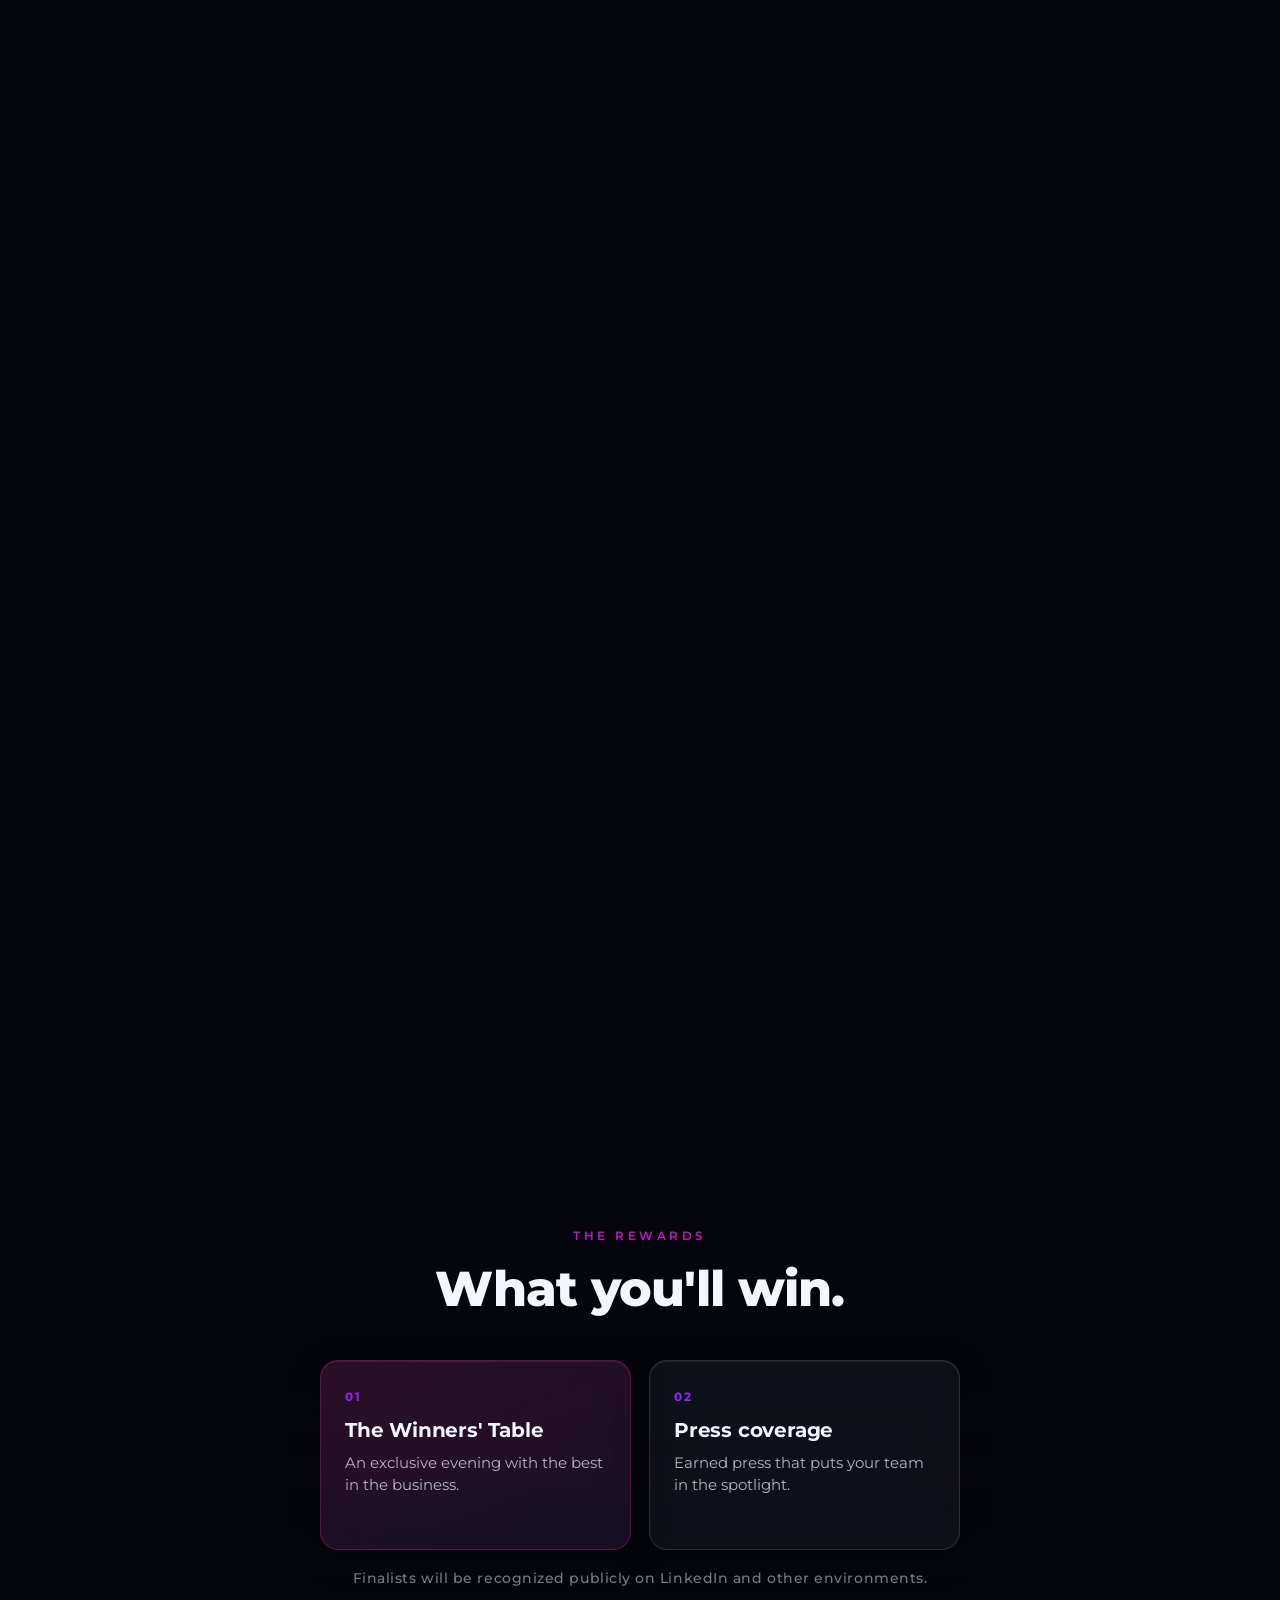
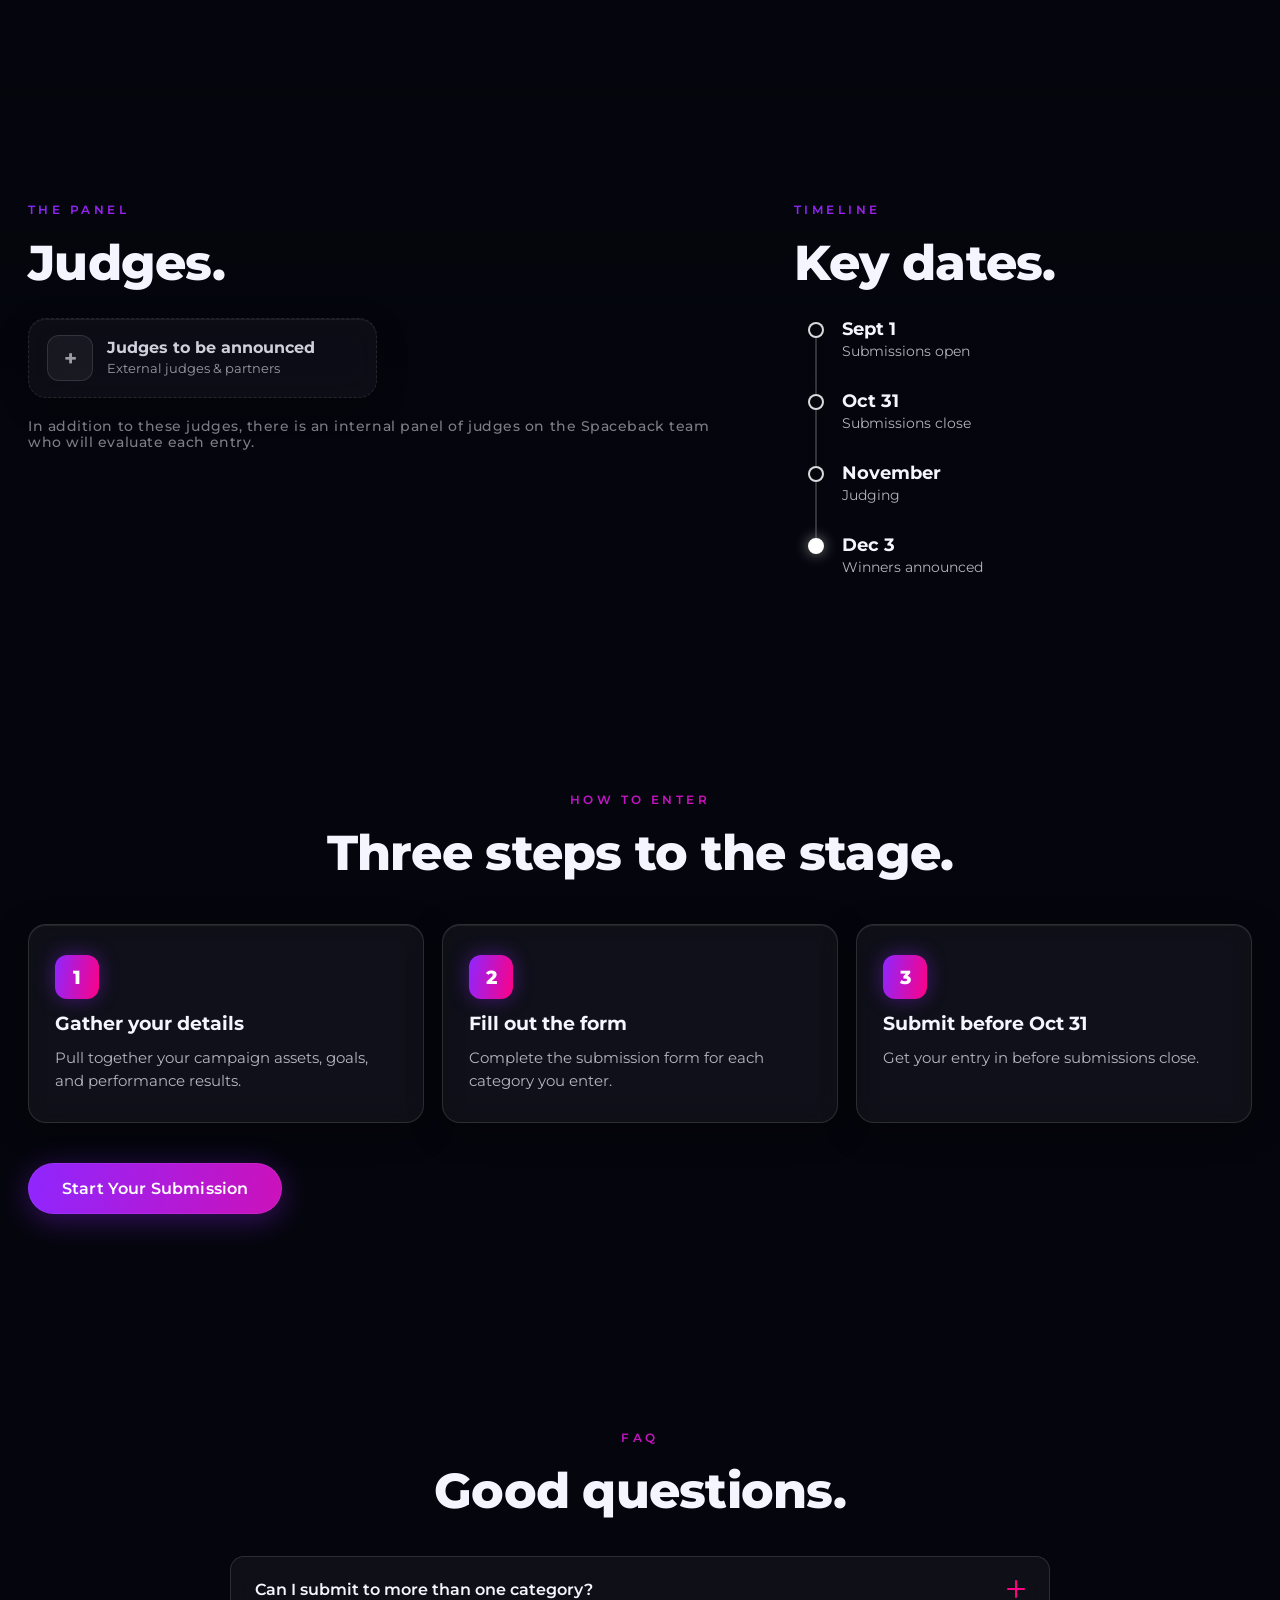
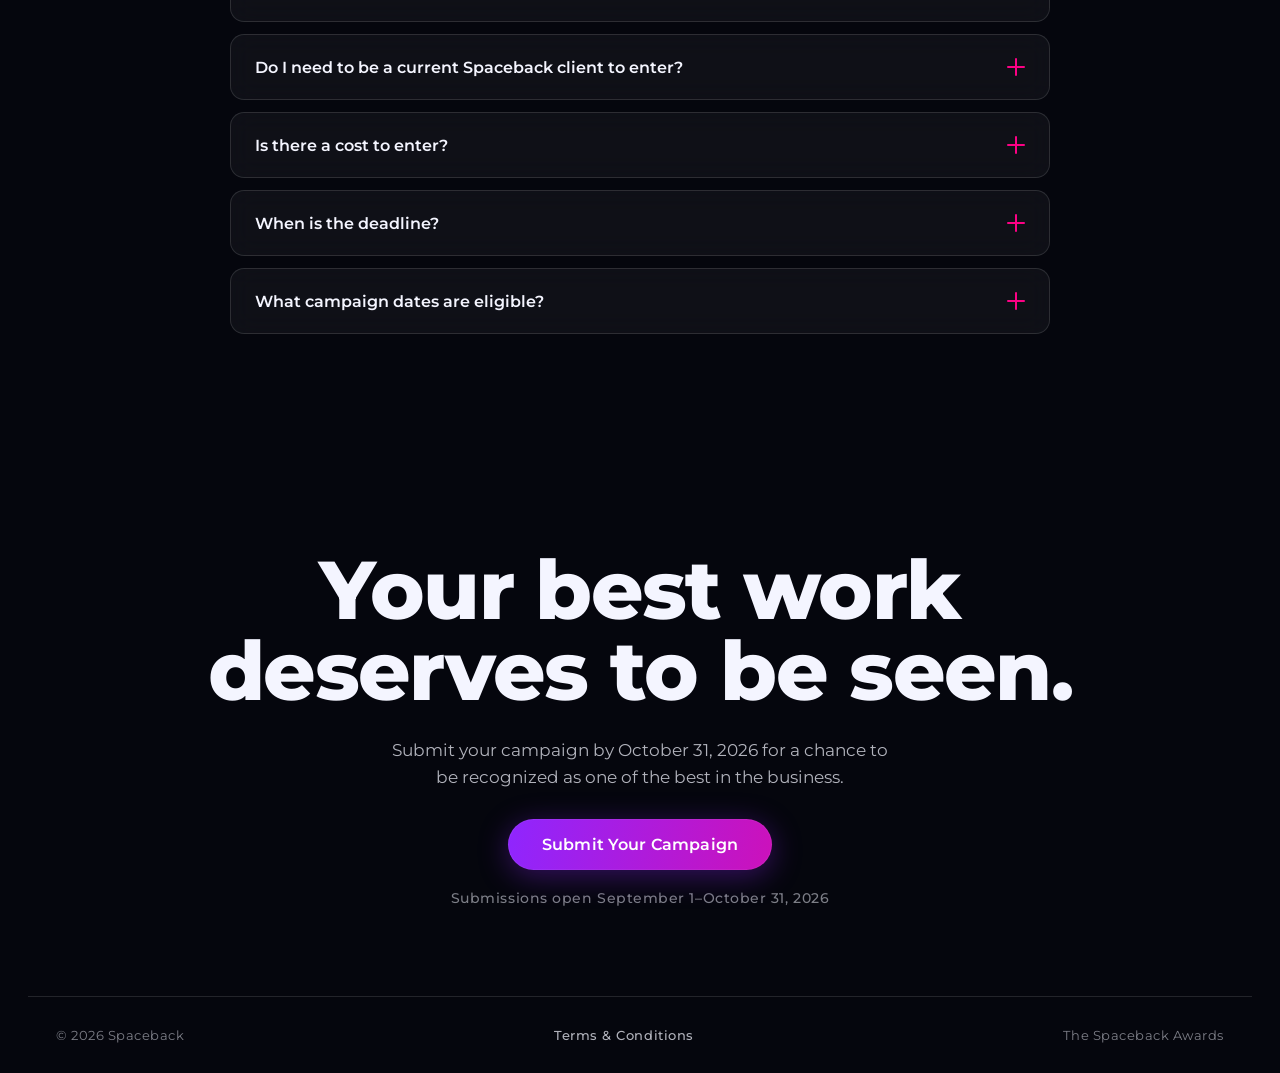
==== commit 26d63864: "Copy revisions, Terms & Conditions page, and button edge fix - Hero/final: full submission date rang" ====
--- a/index.html
+++ b/index.html
@@ -70,7 +70,7 @@
           <div class="cta-row">
             <a href="#submit" class="btn btn-primary btn-lg">Submit Your Campaign</a>
           </div>
-          <p class="note">Submissions open Sept 1 — close Oct 31</p>
+          <p class="note">Submissions open September 1–October 31, 2026</p>
         </div>
         <div class="scroll-hint" aria-hidden="true">
           <span>Scroll to explore</span>
@@ -83,7 +83,7 @@
         <div class="zone zone-right">
           <p class="eyebrow">Why the Awards</p>
           <h2 class="headline">Made for work that<br />moves the industry.</h2>
-          <p class="lede">Spaceback Awards recognize brands and agencies pushing creative further — sharper formats, smarter execution, and stronger results.</p>
+          <p class="lede">The Spaceback Awards recognize the advertisers who are pushing creative further, building sharper creative, testing new formats, and finding smarter ways to connect with audiences.</p>
           <div class="mini-cards">
             <article class="glass mini-card">
               <h3>Bold creative</h3>
@@ -106,15 +106,10 @@
         <div class="zone zone-left">
           <p class="eyebrow">Who Can Enter</p>
           <h2 class="headline">If you built it<br />on Spaceback,<br />it belongs here.</h2>
-          <ul class="check-list">
-            <li>Brands and agencies</li>
-            <li>Campaigns using Spaceback</li>
-            <li>CTV, OLV, Display &amp; Pause Ads</li>
-            <li>AI-powered features: CARD, MOTN, FADE, CLIP</li>
-          </ul>
+          <p class="lede">Any campaign that has run with a Spaceback creative from January 1, 2026 through October 31, 2026 is eligible to enter.</p>
           <div class="glass eligibility-note">
             <span class="pill">Eligible dates</span>
-            <p>Jan 1, 2025 — Oct 31, 2026</p>
+            <p>Jan 1, 2026 — Oct 31, 2026</p>
           </div>
         </div>
       </section>
@@ -123,13 +118,12 @@
       <section class="panel panel-categories" id="categories" data-panel="3" aria-label="Categories">
         <div class="zone zone-full">
           <p class="eyebrow center">The Categories</p>
-          <h2 class="headline center">Every kind of great.</h2>
+          <h2 class="headline center">Where your campaigns could win.</h2>
 
           <div class="cat-groups">
             <div class="cat-group">
               <h3 class="cat-group-title">Core Categories</h3>
               <div class="cat-grid">
-                <span class="cat-chip">Best in Show</span>
                 <span class="cat-chip">Best CTV</span>
                 <span class="cat-chip">Best OLV</span>
                 <span class="cat-chip">Best Display</span>
@@ -173,34 +167,19 @@
       <div class="container reveal">
         <p class="eyebrow center">The Rewards</p>
         <h2 class="headline center">What you'll win.</h2>
-        <div class="reward-grid">
+        <div class="reward-grid reward-grid-2">
           <article class="glass reward-card featured">
             <span class="reward-num">01</span>
-            <h3>1M bonus impressions</h3>
-            <p>Amplify your winning campaign with a million impressions on us.</p>
+            <h3>The Winners' Table</h3>
+            <p>An exclusive evening with the best in the business.</p>
           </article>
           <article class="glass reward-card">
             <span class="reward-num">02</span>
-            <h3>Winners dinner in NYC</h3>
-            <p>An exclusive evening with the best in the business.</p>
-          </article>
-          <article class="glass reward-card">
-            <span class="reward-num">03</span>
-            <h3>Award Winner badge</h3>
-            <p>The official Spaceback Award Winner mark for your work.</p>
-          </article>
-          <article class="glass reward-card">
-            <span class="reward-num">04</span>
-            <h3>Co-branded case study</h3>
-            <p>A featured, co-branded study of your winning campaign.</p>
-          </article>
-          <article class="glass reward-card">
-            <span class="reward-num">05</span>
             <h3>Press coverage</h3>
             <p>Earned press that puts your team in the spotlight.</p>
           </article>
         </div>
-        <p class="note center">Finalists and runners-up are recognized too.</p>
+        <p class="note center">Finalists will be recognized publicly on LinkedIn and other environments.</p>
       </div>
     </section>
 
@@ -213,47 +192,12 @@
             <p class="eyebrow">The Panel</p>
             <h2 class="headline">Judges.</h2>
             <div class="judge-grid">
-              <article class="glass judge-card">
-                <span class="judge-avatar">ES</span>
-                <div><h3>Ellen Savatski</h3><p>Director of Customer Success</p></div>
-              </article>
-              <article class="glass judge-card">
-                <span class="judge-avatar">AS</span>
-                <div><h3>Anthony Saran</h3><p>Director of Client Operations</p></div>
-              </article>
-              <article class="glass judge-card">
-                <span class="judge-avatar">PC</span>
-                <div><h3>Patrick Candela</h3><p>GM, Spaceback</p></div>
-              </article>
-              <article class="glass judge-card">
-                <span class="judge-avatar">GM</span>
-                <div><h3>Gretchen Mosby</h3><p>Team Lead, Customer Success</p></div>
-              </article>
-              <article class="glass judge-card">
-                <span class="judge-avatar">LZ</span>
-                <div><h3>Lilly Zoller</h3><p>Senior Customer Success Manager</p></div>
-              </article>
-              <article class="glass judge-card">
-                <span class="judge-avatar">MA</span>
-                <div><h3>Michael Aragon</h3><p>Customer Success Manager</p></div>
-              </article>
-              <article class="glass judge-card">
-                <span class="judge-avatar">BD</span>
-                <div><h3>Brent Dismuke</h3><p>Senior Customer Success Manager</p></div>
-              </article>
-              <article class="glass judge-card">
-                <span class="judge-avatar">SG</span>
-                <div><h3>Sabrina Goodwin</h3><p>Marketing Manager</p></div>
-              </article>
-              <article class="glass judge-card">
-                <span class="judge-avatar">CT</span>
-                <div><h3>Cory Treffiletti</h3><p>Chief Marketing Officer</p></div>
-              </article>
               <article class="glass judge-card judge-tba">
                 <span class="judge-avatar">+</span>
-                <div><h3>More judges to be announced</h3><p>External judges &amp; partners</p></div>
+                <div><h3>Judges to be announced</h3><p>External judges &amp; partners</p></div>
               </article>
             </div>
+            <p class="note">In addition to these judges, there is an internal panel of judges on the Spaceback team who will evaluate each entry.</p>
           </div>
 
           <!-- Key dates -->
@@ -296,7 +240,7 @@
           <article class="glass step-card">
             <span class="step-num">1</span>
             <h3>Gather your details</h3>
-            <p>Pull together your campaign assets, formats, and results.</p>
+            <p>Pull together your campaign assets, goals, and performance results.</p>
           </article>
           <article class="glass step-card">
             <span class="step-num">2</span>
@@ -326,14 +270,14 @@
               <span>Can I submit to more than one category?</span>
               <span class="acc-icon" aria-hidden="true"></span>
             </button>
-            <div class="acc-panel"><p>Yes. Enter your campaign in every category where it fits — including both core and industry categories.</p></div>
+            <div class="acc-panel"><p>Yes. Enter your campaign in every category where it fits, including both core and industry categories.</p></div>
           </div>
           <div class="acc-item">
             <button class="acc-trigger" aria-expanded="false">
               <span>Do I need to be a current Spaceback client to enter?</span>
               <span class="acc-icon" aria-hidden="true"></span>
             </button>
-            <div class="acc-panel"><p>Your campaign needs to be built using Spaceback. Brands and agencies who ran eligible Spaceback campaigns can enter.</p></div>
+            <div class="acc-panel"><p>Your creative from your campaign needs to be built using Spaceback. Advertisers who ran eligible Spaceback campaigns can enter.</p></div>
           </div>
           <div class="acc-item">
             <button class="acc-trigger" aria-expanded="false">
@@ -347,14 +291,14 @@
               <span>When is the deadline?</span>
               <span class="acc-icon" aria-hidden="true"></span>
             </button>
-            <div class="acc-panel"><p>Submissions close October 31, 2026. Winners are announced December 3.</p></div>
+            <div class="acc-panel"><p>Submissions close October 31, 2026. Winners will be announced December 3.</p></div>
           </div>
           <div class="acc-item">
             <button class="acc-trigger" aria-expanded="false">
               <span>What campaign dates are eligible?</span>
               <span class="acc-icon" aria-hidden="true"></span>
             </button>
-            <div class="acc-panel"><p>Campaigns that ran between January 1, 2025 and October 31, 2026 are eligible.</p></div>
+            <div class="acc-panel"><p>Campaigns that ran between January 1, 2026 and October 31, 2026 are eligible.</p></div>
           </div>
         </div>
       </div>
@@ -364,14 +308,15 @@
     <section class="section section-final" id="final" aria-label="Submit your campaign">
       <div class="container center reveal">
         <h2 class="display final-display">Your best work<br />deserves to be seen.</h2>
-        <p class="lede center">Submit your campaign by October 31 for a chance to be recognized as one of the best in the business.</p>
+        <p class="lede center">Submit your campaign by October 31, 2026 for a chance to be recognized as one of the best in the business.</p>
         <div class="cta-row center">
           <a href="#top" class="btn btn-primary btn-lg">Submit Your Campaign</a>
         </div>
-        <p class="note center">Submissions open Sept 1 — close Oct 31</p>
+        <p class="note center">Submissions open September 1–October 31, 2026</p>
       </div>
       <footer class="footer">
         <span>© 2026 Spaceback</span>
+        <a class="footer-link" href="./terms.html">Terms &amp; Conditions</a>
         <span>The Spaceback Awards</span>
       </footer>
     </section>
--- a/styles/main.css
+++ b/styles/main.css
@@ -247,7 +247,7 @@
   letter-spacing: 0.01em;
   border-radius: 999px;
   cursor: pointer;
-  border: 1px solid transparent;
+  border: none;
   transition: transform 0.3s var(--ease), box-shadow 0.3s var(--ease), background 0.3s var(--ease);
   white-space: nowrap;
 }
@@ -752,10 +752,79 @@
   border-top: 1px solid var(--glass-brd);
   display: flex;
   justify-content: space-between;
+  align-items: center;
+  gap: 16px;
   font-size: 0.82rem;
   color: var(--ink-mute);
   letter-spacing: 0.04em;
 }
+.footer-link {
+  color: var(--ink-soft);
+  font-weight: 500;
+  transition: color 0.25s var(--ease);
+}
+.footer-link:hover { color: var(--ink); }
+
+/* ============================================================
+   Terms & Conditions (legal) page
+   ============================================================ */
+/* keep two reward cards from over-stretching the auto-fit grid */
+.reward-grid-2 { max-width: 640px; margin-left: auto; margin-right: auto; }
+
+.legal-main {
+  position: relative;
+  z-index: 1;
+  padding-top: calc(var(--nav-h) + 48px);
+}
+.legal-main::before {
+  content: "";
+  position: absolute;
+  inset: 0;
+  z-index: -1;
+  pointer-events: none;
+  background: linear-gradient(180deg, rgba(4,5,11,0.6) 0%, rgba(4,5,11,0.9) 26%, #05060d 100%);
+}
+.legal-title { margin: 14px 0 10px; }
+.legal-updated {
+  text-align: center;
+  color: var(--ink-mute);
+  font-size: 0.85rem;
+  letter-spacing: 0.04em;
+  margin: 0 0 42px;
+}
+.legal {
+  padding: 40px clamp(22px, 4vw, 48px);
+  text-align: left;
+}
+.legal h2 {
+  font-size: 1.16rem;
+  font-weight: 700;
+  letter-spacing: -0.01em;
+  color: var(--ink);
+  margin: 34px 0 12px;
+}
+.legal h2:first-of-type { margin-top: 26px; }
+.legal p {
+  color: var(--ink-soft);
+  font-size: 0.98rem;
+  line-height: 1.7;
+  margin: 0 0 14px;
+}
+.legal ul { margin: 0 0 14px; padding-left: 22px; color: var(--ink-soft); }
+.legal li { font-size: 0.98rem; line-height: 1.65; margin-bottom: 8px; }
+.legal li::marker { color: var(--magenta); }
+.legal strong { color: var(--ink); font-weight: 600; }
+.legal-link {
+  color: transparent;
+  background: var(--grad-accent);
+  -webkit-background-clip: text;
+  background-clip: text;
+  font-weight: 600;
+  border-bottom: 1px solid rgba(252, 1, 133, 0.4);
+}
+.legal-back { margin-top: 44px; }
+/* keep the "Back to site" action reachable on mobile too */
+.legal-page .nav-cta { display: inline-flex; }
 
 /* ============================================================
    RESPONSIVE
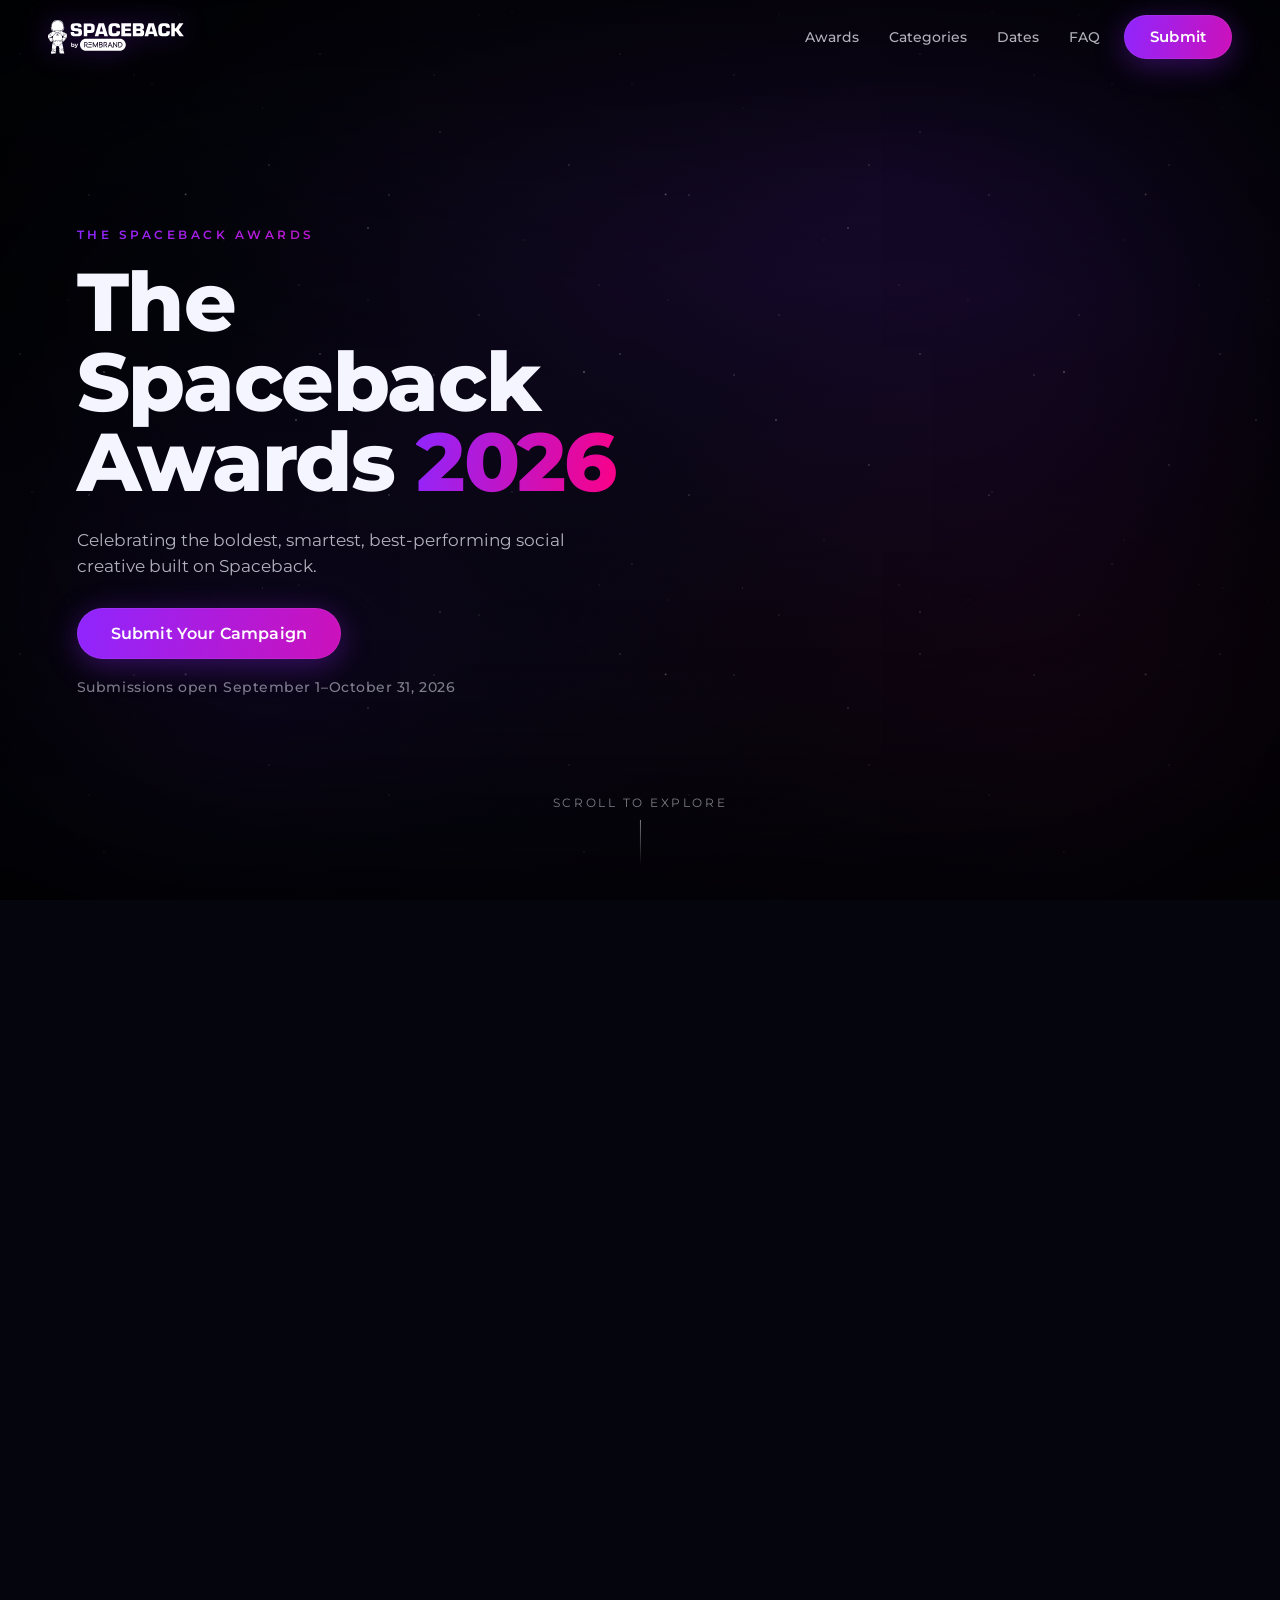
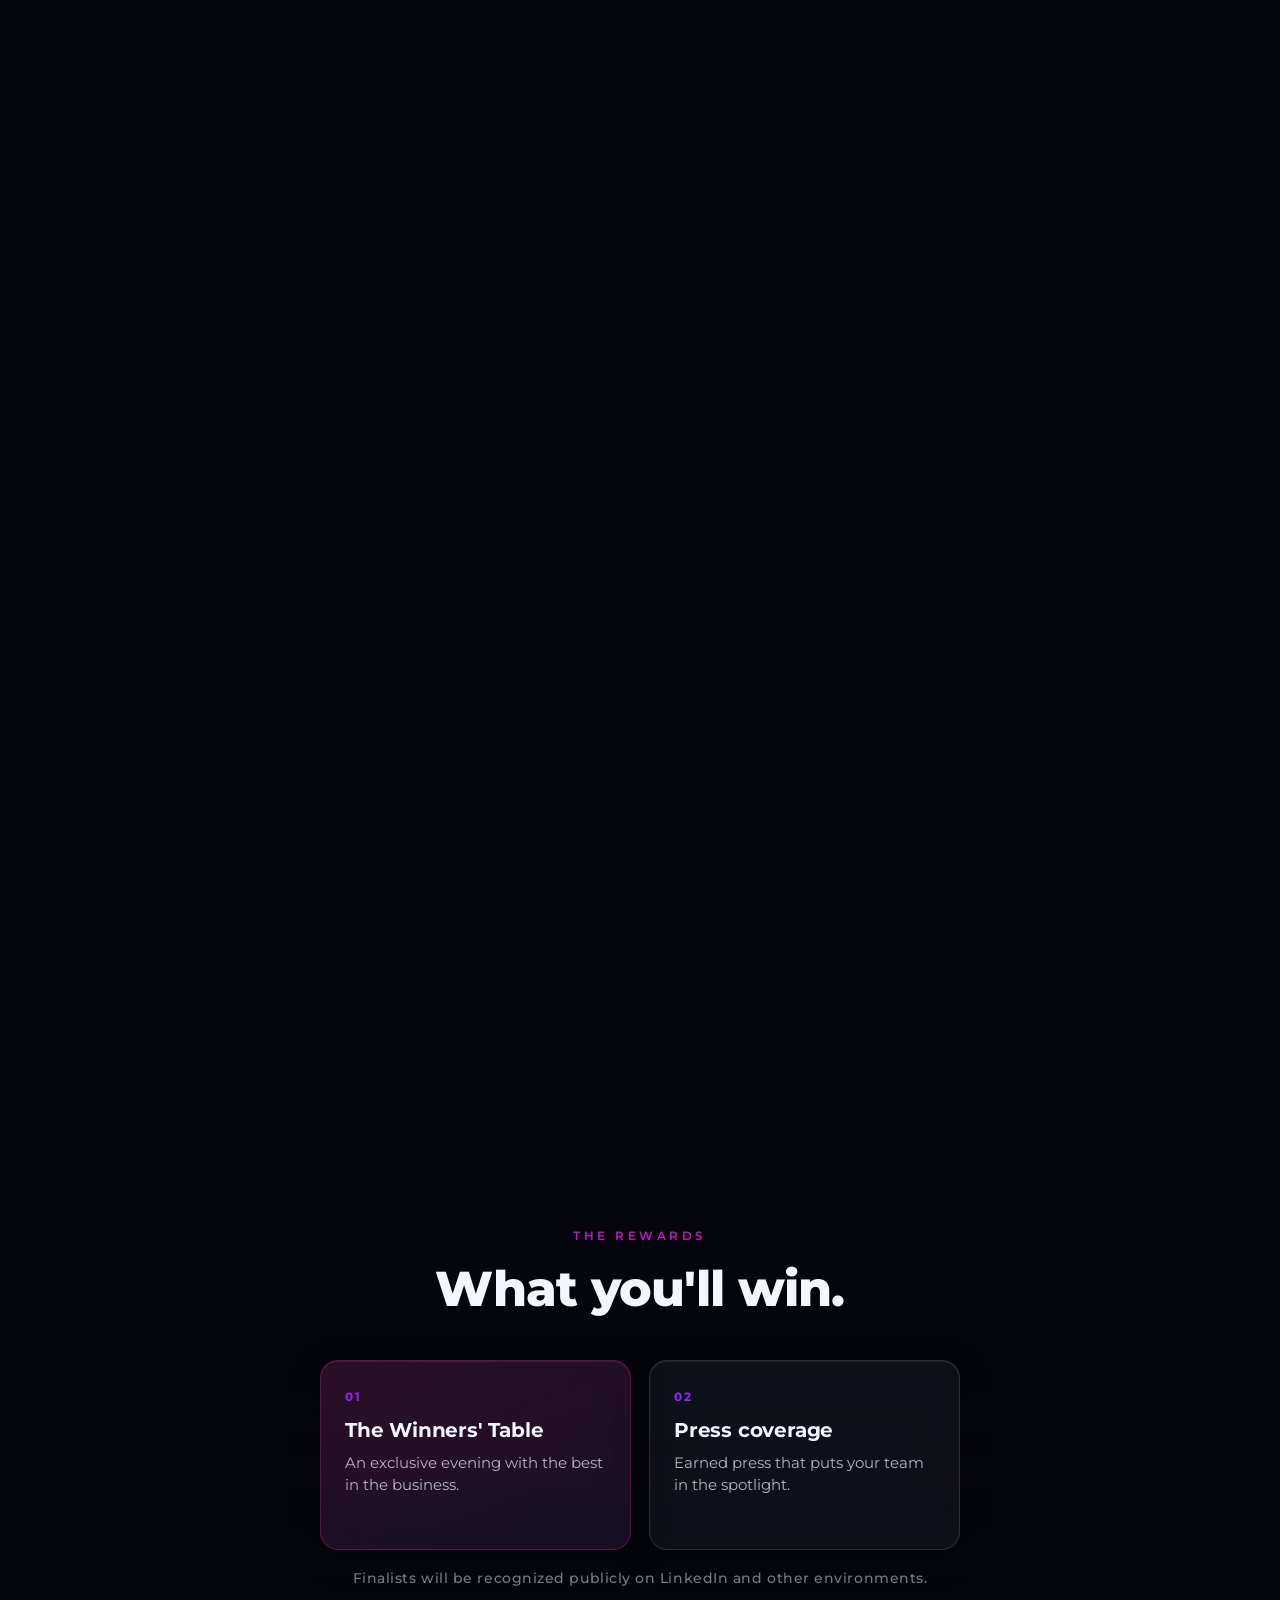
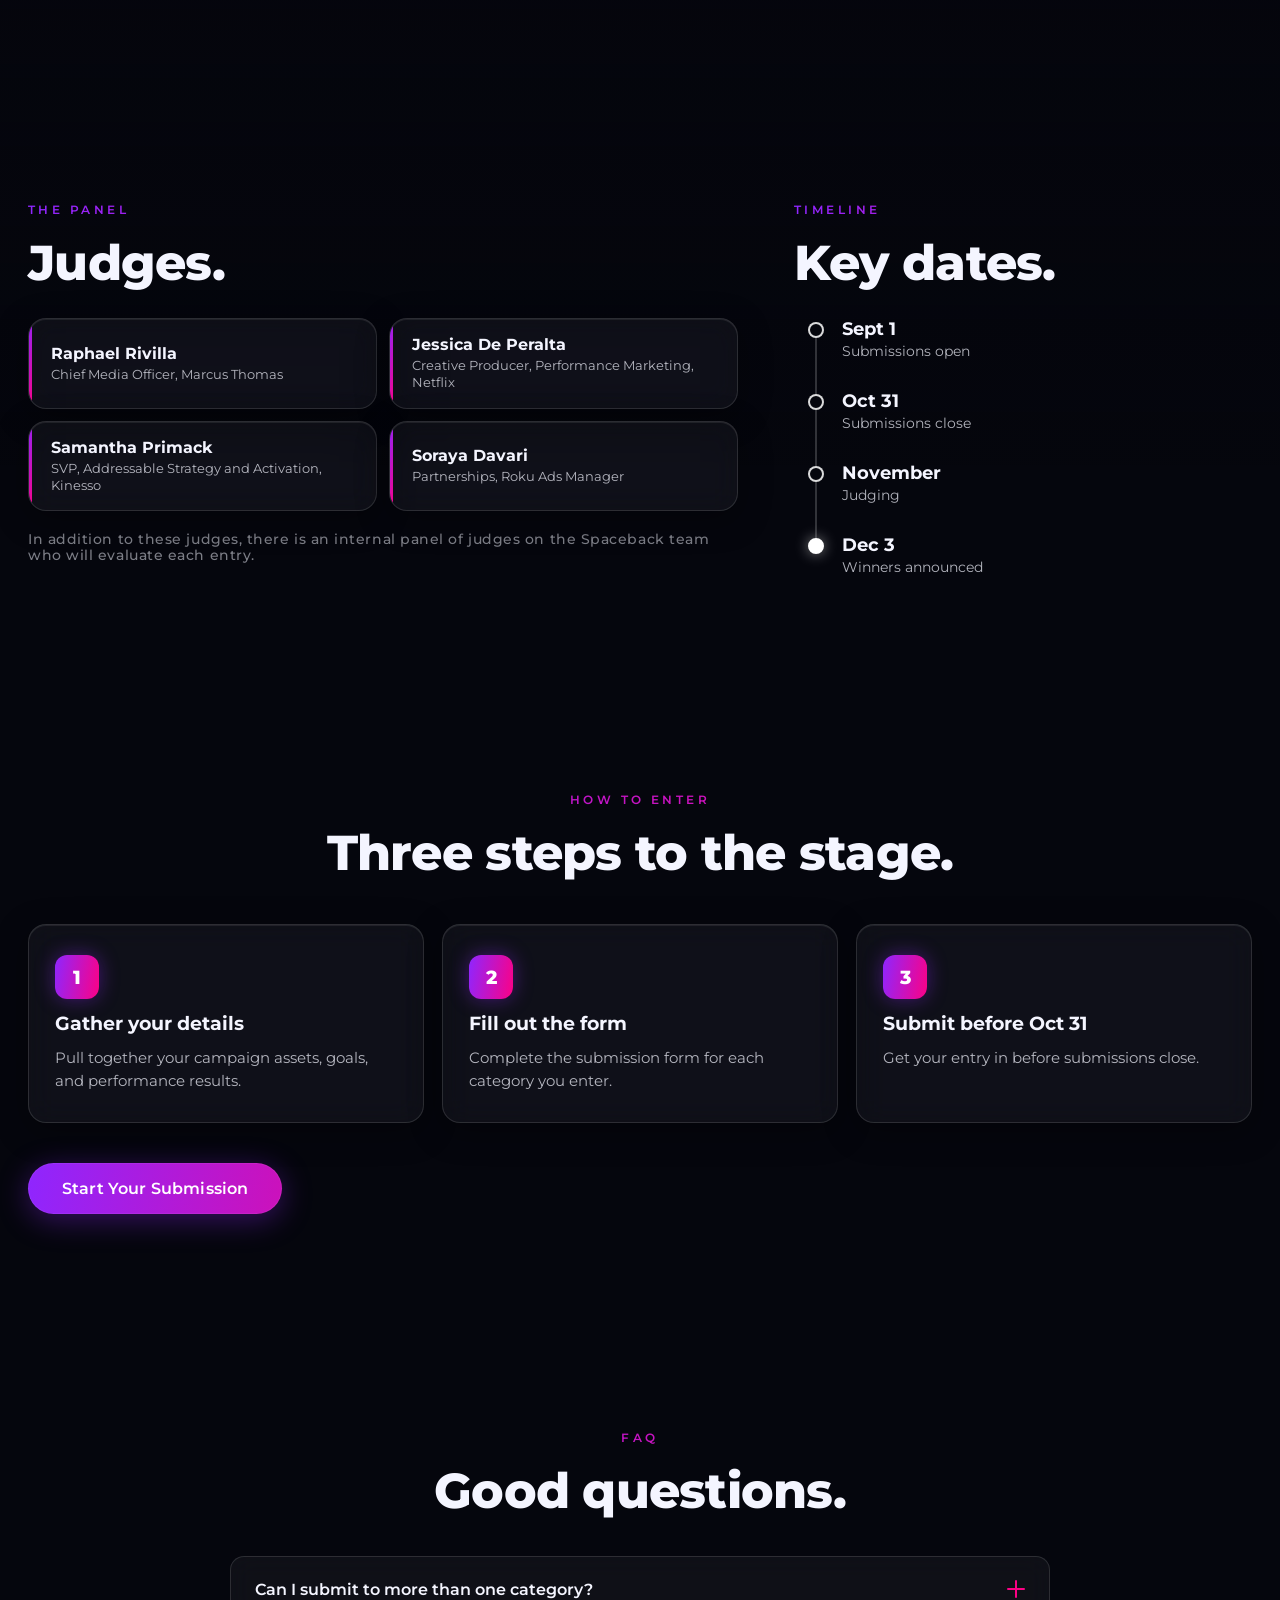
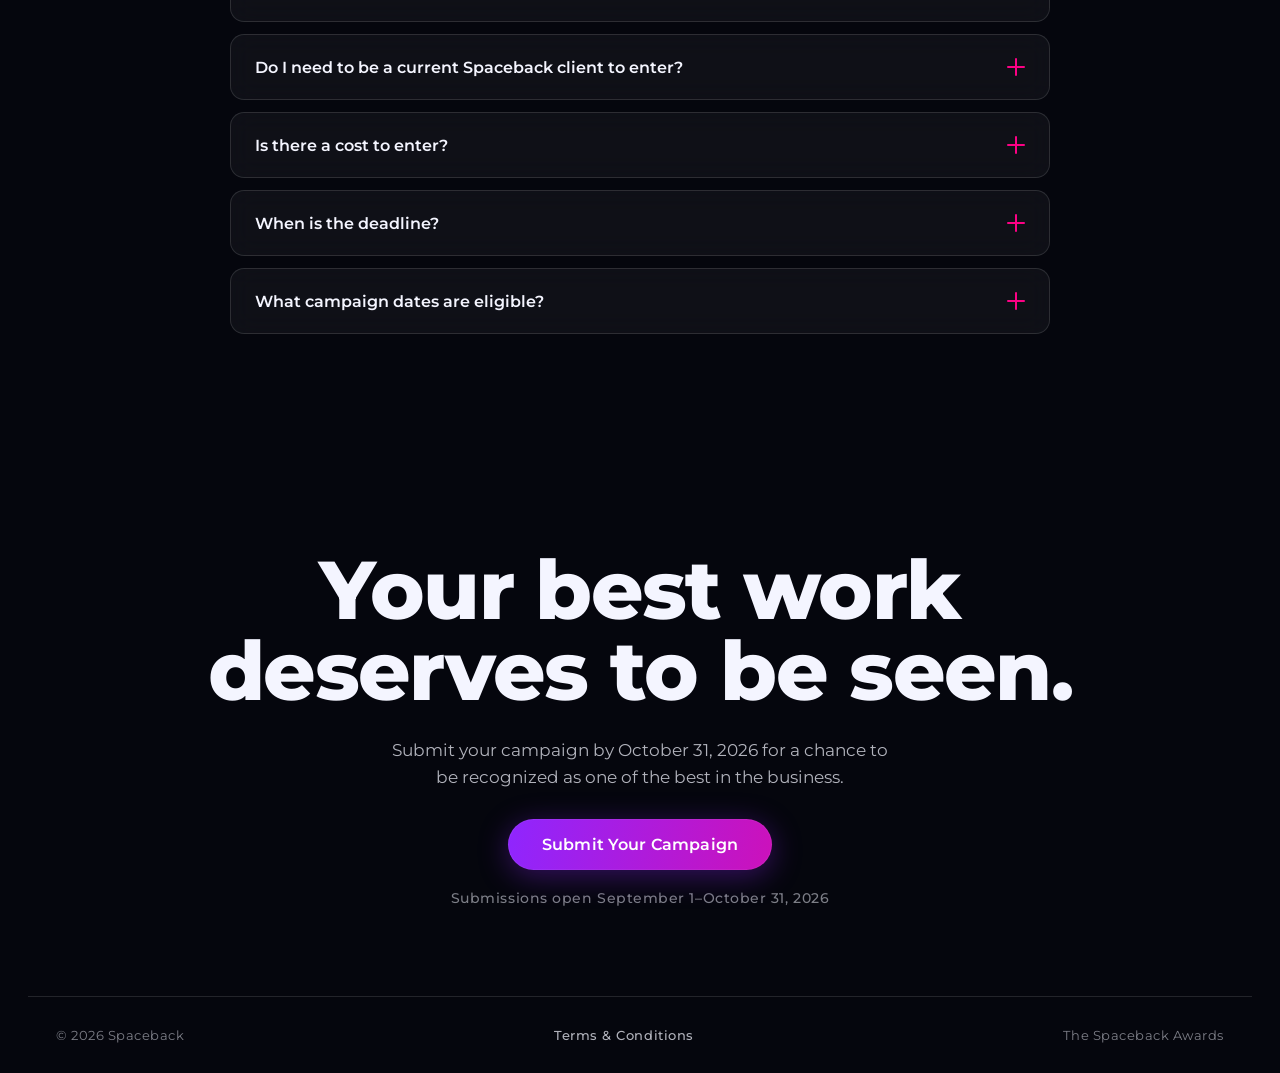
==== commit dd544800: "Add external judges, creative-link field, and connect form to Google Sheets - Judges: add four exter" ====
--- a/index.html
+++ b/index.html
@@ -46,7 +46,7 @@
         <a href="#dates">Dates</a>
         <a href="#faq">FAQ</a>
       </nav>
-      <a href="#submit" class="btn btn-primary nav-cta">Submit</a>
+      <a href="./submit.html" class="btn btn-primary nav-cta">Submit</a>
       <button class="nav-toggle" id="navToggle" aria-label="Toggle menu" aria-expanded="false">
         <span></span><span></span><span></span>
       </button>
@@ -68,7 +68,7 @@
           <h1 class="display">The Spaceback<br />Awards <span class="year">2026</span></h1>
           <p class="lede">Celebrating the boldest, smartest, best-performing social creative built on Spaceback.</p>
           <div class="cta-row">
-            <a href="#submit" class="btn btn-primary btn-lg">Submit Your Campaign</a>
+            <a href="./submit.html" class="btn btn-primary btn-lg">Submit Your Campaign</a>
           </div>
           <p class="note">Submissions open September 1–October 31, 2026</p>
         </div>
@@ -192,9 +192,17 @@
             <p class="eyebrow">The Panel</p>
             <h2 class="headline">Judges.</h2>
             <div class="judge-grid">
-              <article class="glass judge-card judge-tba">
-                <span class="judge-avatar">+</span>
-                <div><h3>Judges to be announced</h3><p>External judges &amp; partners</p></div>
+              <article class="glass judge-card no-avatar">
+                <div><h3>Raphael Rivilla</h3><p>Chief Media Officer, Marcus Thomas</p></div>
+              </article>
+              <article class="glass judge-card no-avatar">
+                <div><h3>Jessica De Peralta</h3><p>Creative Producer, Performance Marketing, Netflix</p></div>
+              </article>
+              <article class="glass judge-card no-avatar">
+                <div><h3>Samantha Primack</h3><p>SVP, Addressable Strategy and Activation, Kinesso</p></div>
+              </article>
+              <article class="glass judge-card no-avatar">
+                <div><h3>Soraya Davari</h3><p>Partnerships, Roku Ads Manager</p></div>
               </article>
             </div>
             <p class="note">In addition to these judges, there is an internal panel of judges on the Spaceback team who will evaluate each entry.</p>
@@ -254,7 +262,7 @@
           </article>
         </div>
         <div class="cta-row center">
-          <a href="#final" class="btn btn-primary btn-lg">Start Your Submission</a>
+          <a href="./submit.html" class="btn btn-primary btn-lg">Start Your Submission</a>
         </div>
       </div>
     </section>
@@ -310,7 +318,7 @@
         <h2 class="display final-display">Your best work<br />deserves to be seen.</h2>
         <p class="lede center">Submit your campaign by October 31, 2026 for a chance to be recognized as one of the best in the business.</p>
         <div class="cta-row center">
-          <a href="#top" class="btn btn-primary btn-lg">Submit Your Campaign</a>
+          <a href="./submit.html" class="btn btn-primary btn-lg">Submit Your Campaign</a>
         </div>
         <p class="note center">Submissions open September 1–October 31, 2026</p>
       </div>
--- a/styles/main.css
+++ b/styles/main.css
@@ -614,6 +614,15 @@
 .judge-card p { margin: 3px 0 0; font-size: 0.8rem; color: var(--ink-soft); line-height: 1.35; }
 .judge-tba { border-style: dashed; opacity: 0.85; }
 .judge-tba .judge-avatar { background: rgba(255,255,255,0.06); color: var(--ink-soft); font-size: 1.4rem; }
+/* avatar-less judge cards: a slim brand accent bar in place of the avatar */
+.judge-card.no-avatar { position: relative; overflow: hidden; padding-left: 22px; }
+.judge-card.no-avatar::before {
+  content: "";
+  position: absolute;
+  left: 0; top: 0; bottom: 0;
+  width: 3px;
+  background: var(--grad-accent);
+}
 
 /* Timeline */
 .timeline {
@@ -895,3 +904,132 @@
   .scroll-hint-line { animation: none; }
   .hero-video { transition: none; }
 }
+
+/* ============================================================
+   Submission form
+   ============================================================ */
+.form-intro { margin: 12px auto 40px; text-wrap: pretty; }
+.form-card {
+  padding: clamp(24px, 4vw, 48px);
+  text-align: left;
+}
+.field { margin: 0 0 26px; }
+fieldset.field { border: 0; padding: 0; min-width: 0; }
+.field > label:not(.check-opt),
+.field legend {
+  display: block;
+  font-weight: 600;
+  font-size: 0.98rem;
+  color: var(--ink);
+  margin: 0 0 8px;
+  padding: 0;
+}
+.req { color: var(--magenta); }
+.hint {
+  margin: 0 0 12px;
+  font-size: 0.86rem;
+  line-height: 1.5;
+  color: var(--ink-mute);
+  font-weight: 400;
+}
+
+.field input[type="text"],
+.field input[type="email"],
+.field textarea {
+  width: 100%;
+  font-family: inherit;
+  font-size: 1rem;
+  color: var(--ink);
+  background: rgba(255, 255, 255, 0.045);
+  border: 1px solid var(--glass-brd);
+  border-radius: 12px;
+  padding: 13px 16px;
+  transition: border-color 0.25s var(--ease), box-shadow 0.25s var(--ease), background 0.25s var(--ease);
+}
+.field input::placeholder,
+.field textarea::placeholder { color: var(--ink-mute); }
+.field input:focus,
+.field textarea:focus {
+  outline: none;
+  border-color: rgba(142, 38, 255, 0.85);
+  box-shadow: 0 0 0 3px rgba(142, 38, 255, 0.18);
+  background: rgba(255, 255, 255, 0.06);
+}
+.field textarea { resize: vertical; min-height: 112px; line-height: 1.55; }
+
+.form-row { display: grid; grid-template-columns: 1fr 1fr; column-gap: 18px; }
+
+/* file upload */
+.file-upload { display: flex; align-items: center; gap: 14px; flex-wrap: wrap; }
+.file-upload input[type="file"] {
+  position: absolute; width: 1px; height: 1px; opacity: 0; overflow: hidden; clip: rect(0 0 0 0);
+}
+.file-btn {
+  display: inline-flex;
+  align-items: center;
+  gap: 9px;
+  cursor: pointer;
+  padding: 11px 20px;
+  border-radius: 999px;
+  background: rgba(255, 255, 255, 0.06);
+  border: 1px solid var(--glass-brd);
+  color: var(--ink);
+  font-weight: 600;
+  font-size: 0.9rem;
+  transition: border-color 0.25s var(--ease), background 0.25s var(--ease), transform 0.25s var(--ease);
+}
+.file-btn:hover { border-color: var(--glass-hi); background: rgba(255, 255, 255, 0.09); transform: translateY(-1px); }
+.file-icon { font-weight: 700; }
+.file-upload input[type="file"]:focus-visible + .file-btn { box-shadow: 0 0 0 3px rgba(142, 38, 255, 0.4); }
+.file-name { color: var(--ink-soft); font-size: 0.9rem; }
+
+/* custom checkboxes (categories + consent) */
+.check-group { display: grid; gap: 4px; margin-top: 4px; }
+.check-opt {
+  position: relative;
+  display: flex;
+  align-items: center;
+  gap: 12px;
+  cursor: pointer;
+  font-size: 0.98rem;
+  font-weight: 500;
+  color: var(--ink);
+  padding: 7px 0;
+}
+.check-opt input {
+  position: absolute; width: 1px; height: 1px; opacity: 0; overflow: hidden;
+}
+.check-opt .box {
+  flex: 0 0 auto;
+  width: 22px; height: 22px;
+  border-radius: 6px;
+  border: 1.5px solid rgba(255, 255, 255, 0.28);
+  background: rgba(255, 255, 255, 0.05);
+  transition: background 0.2s var(--ease), border-color 0.2s var(--ease), box-shadow 0.2s var(--ease);
+}
+.check-opt:hover .box { border-color: rgba(255, 255, 255, 0.5); }
+.check-opt input:checked + .box {
+  border-color: transparent;
+  /* crisp, perfectly centred SVG tick over the brand gradient */
+  background:
+    url("data:image/svg+xml,%3Csvg%20xmlns='http://www.w3.org/2000/svg'%20viewBox='0%200%2024%2024'%20fill='none'%20stroke='white'%20stroke-width='3.25'%20stroke-linecap='round'%20stroke-linejoin='round'%3E%3Cpath%20d='M5%2012.5%2010%2017%2019%207'/%3E%3C/svg%3E") center / 13px 13px no-repeat,
+    linear-gradient(125deg, #8E26FF 0%, #FC0185 100%);
+  box-shadow: 0 2px 12px rgba(224, 79, 251, 0.35);
+}
+.check-opt input:focus-visible + .box { box-shadow: 0 0 0 3px rgba(142, 38, 255, 0.4); }
+
+/* error + status */
+.field.has-error input,
+.field.has-error textarea { border-color: #ff5470; box-shadow: 0 0 0 3px rgba(255, 84, 112, 0.15); }
+.field.has-error .box { border-color: #ff5470; }
+.field-error { color: #ff8199; font-size: 0.82rem; font-weight: 500; margin: 8px 0 0; }
+
+.form-actions { margin-top: 34px; }
+.form-status { margin: 16px 0 0; font-size: 0.92rem; font-weight: 500; }
+.form-status.is-error { color: #ff8199; }
+.form-status.is-success { color: #74f0ad; }
+.form-status.is-pending { color: var(--ink-soft); }
+
+@media (max-width: 560px) {
+  .form-row { grid-template-columns: 1fr; column-gap: 0; }
+}
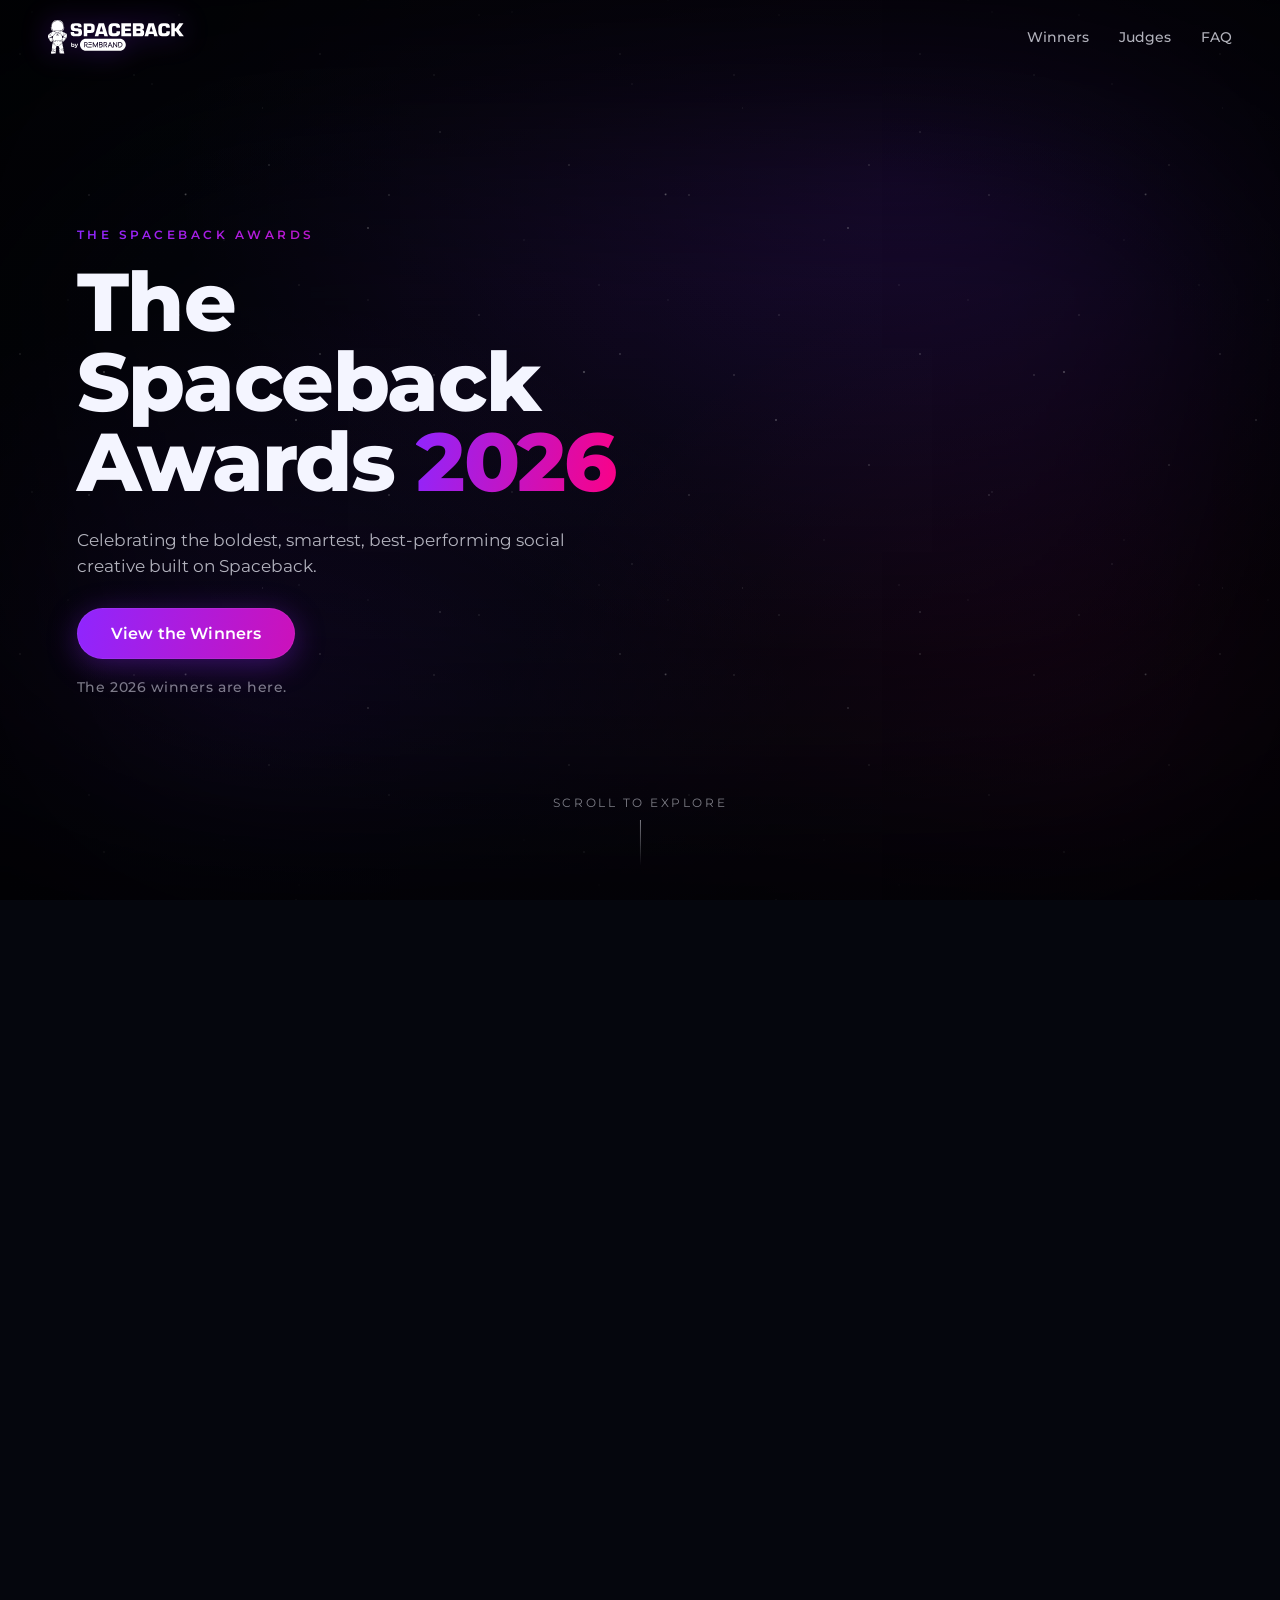
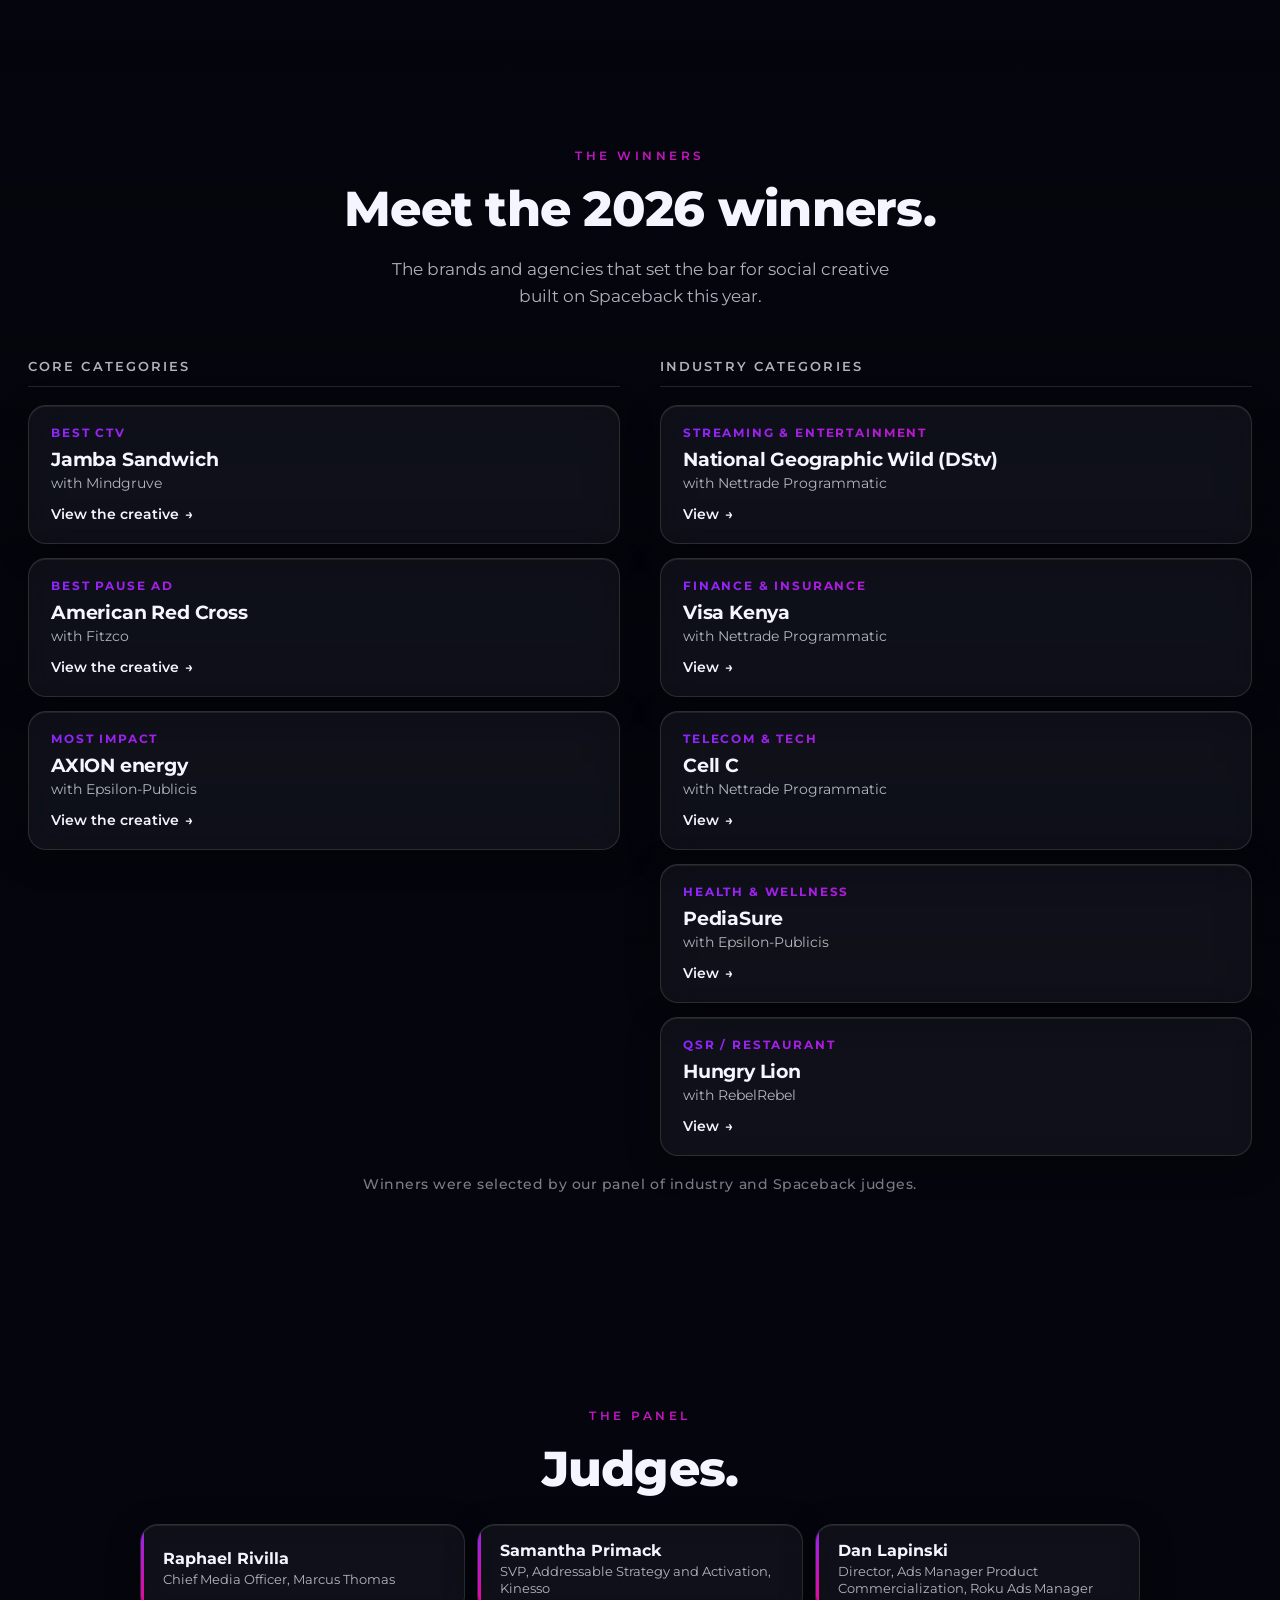
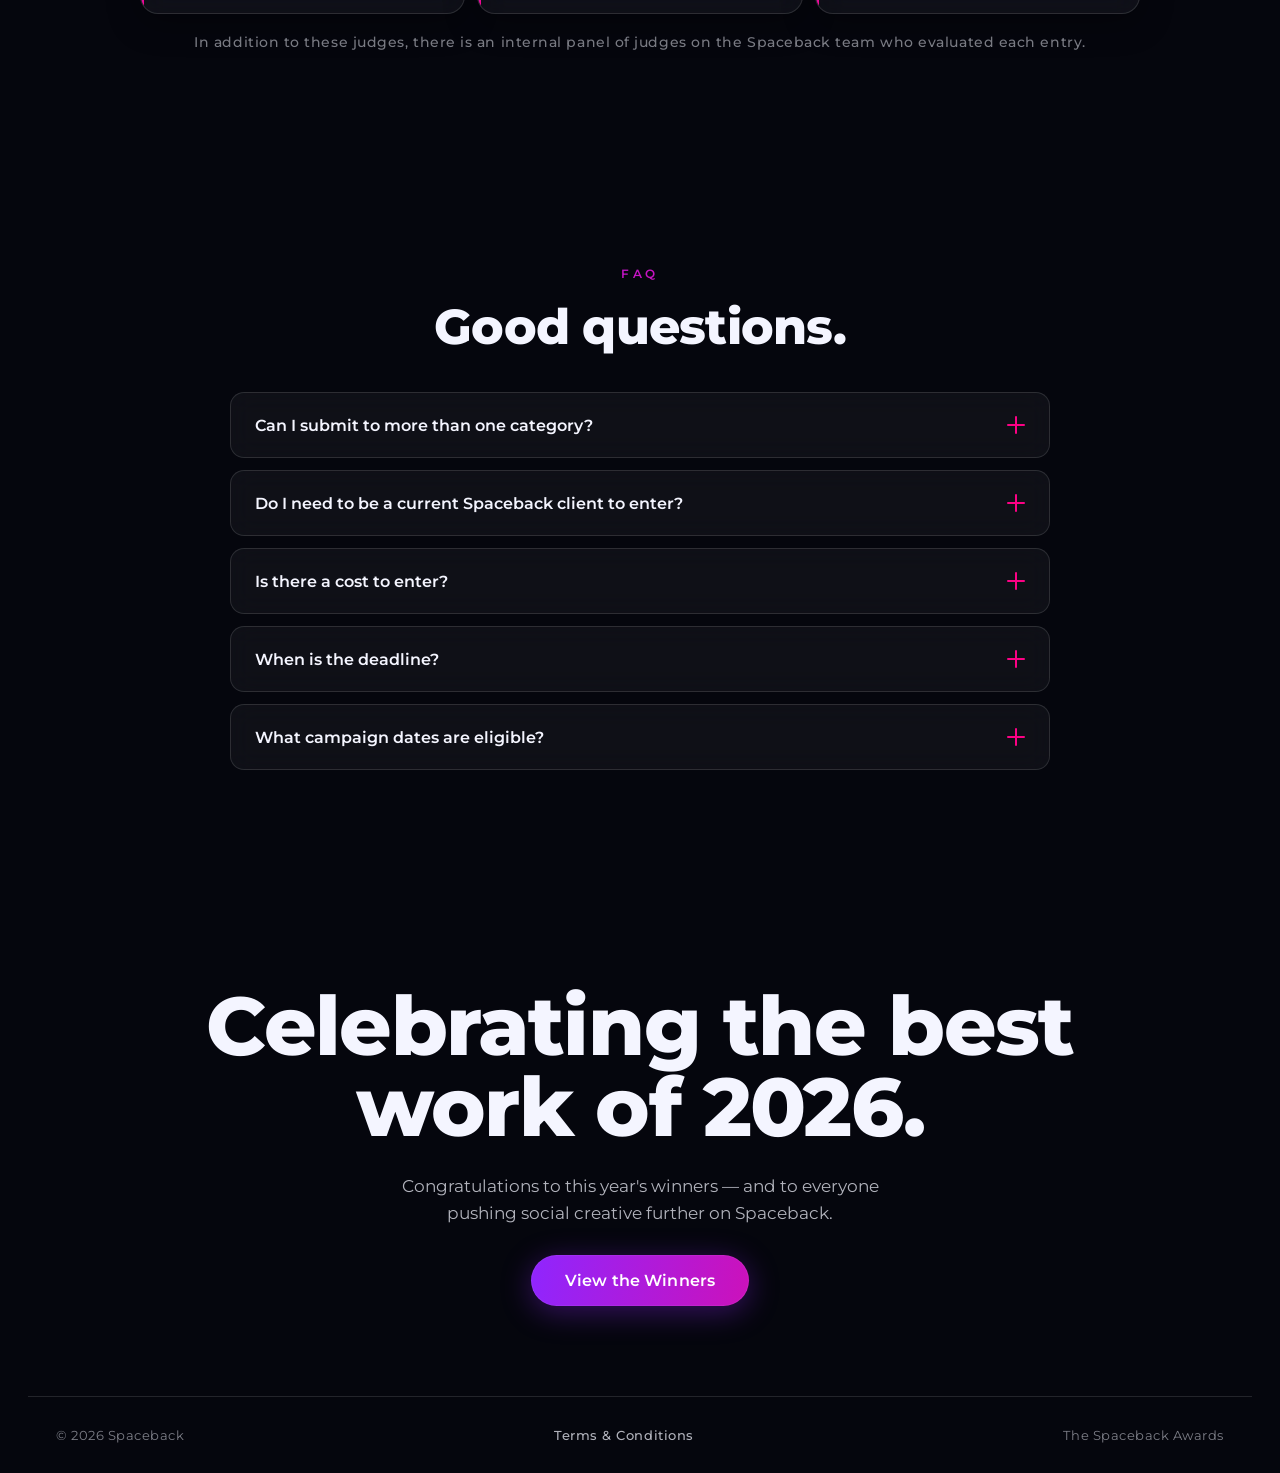
==== commit afa24655: "Convert landing page to the 2026 winners announcement - Nav → Winners / Judges / FAQ (Submit removed" ====
--- a/index.html
+++ b/index.html
@@ -41,12 +41,10 @@
         <img src="./logo/spaceback.svg" alt="Spaceback" class="nav-logo" />
       </a>
       <nav class="nav-links" aria-label="Primary">
-        <a href="#why">Awards</a>
-        <a href="#categories">Categories</a>
-        <a href="#dates">Dates</a>
+        <a href="#winners">Winners</a>
+        <a href="#judges">Judges</a>
         <a href="#faq">FAQ</a>
       </nav>
-      <a href="./submit.html" class="btn btn-primary nav-cta">Submit</a>
       <button class="nav-toggle" id="navToggle" aria-label="Toggle menu" aria-expanded="false">
         <span></span><span></span><span></span>
       </button>
@@ -56,7 +54,7 @@
   <span id="top"></span>
 
   <!-- ============================================================= -->
-  <!-- PINNED SCROLL-SCRUB STAGE (Hero → Why → Who → Categories)     -->
+  <!-- PINNED SCROLL-SCRUB STAGE (Hero → Why → Who)                   -->
   <!-- ============================================================= -->
   <div class="scroll-stage" id="scrollStage">
     <div class="stage-viewport" id="stageViewport">
@@ -68,9 +66,9 @@
           <h1 class="display">The Spaceback<br />Awards <span class="year">2026</span></h1>
           <p class="lede">Celebrating the boldest, smartest, best-performing social creative built on Spaceback.</p>
           <div class="cta-row">
-            <a href="./submit.html" class="btn btn-primary btn-lg">Submit Your Campaign</a>
-          </div>
-          <p class="note">Submissions open September 1–October 31, 2026</p>
+            <a href="#winners" class="btn btn-primary btn-lg">View the Winners</a>
+          </div>
+          <p class="note">The 2026 winners are here.</p>
         </div>
         <div class="scroll-hint" aria-hidden="true">
           <span>Scroll to explore</span>
@@ -114,46 +112,6 @@
         </div>
       </section>
 
-      <!-- Panel 4 — CATEGORIES -->
-      <section class="panel panel-categories" id="categories" data-panel="3" aria-label="Categories">
-        <div class="zone zone-full">
-          <p class="eyebrow center">The Categories</p>
-          <h2 class="headline center">Where your campaigns could win.</h2>
-
-          <div class="cat-groups">
-            <div class="cat-group">
-              <h3 class="cat-group-title">Core Categories</h3>
-              <div class="cat-grid">
-                <span class="cat-chip">Best CTV</span>
-                <span class="cat-chip">Best OLV</span>
-                <span class="cat-chip">Best Display</span>
-                <span class="cat-chip">Best Pause Ad</span>
-                <span class="cat-chip">Best Product Card</span>
-                <span class="cat-chip">Best Use of AI Editing</span>
-                <span class="cat-chip">Most Impact</span>
-                <span class="cat-chip">Best Creative</span>
-              </div>
-            </div>
-            <div class="cat-group">
-              <h3 class="cat-group-title">Industry Categories</h3>
-              <div class="cat-grid">
-                <span class="cat-chip">Retail / E-commerce</span>
-                <span class="cat-chip">Streaming &amp; Entertainment</span>
-                <span class="cat-chip">Auto</span>
-                <span class="cat-chip">Finance &amp; Insurance</span>
-                <span class="cat-chip">CPG</span>
-                <span class="cat-chip">Food &amp; Beverage</span>
-                <span class="cat-chip">Travel &amp; Hospitality</span>
-                <span class="cat-chip">Telecom &amp; Tech</span>
-                <span class="cat-chip">Health &amp; Wellness</span>
-                <span class="cat-chip">QSR / Restaurant</span>
-                <span class="cat-chip">Best Agency Partner</span>
-              </div>
-            </div>
-          </div>
-        </div>
-      </section>
-
     </div>
   </div>
 
@@ -162,108 +120,96 @@
   <!-- ============================================================= -->
   <main class="after" id="after">
 
-    <!-- WHAT YOU'LL WIN -->
-    <section class="section" id="win" aria-label="What you'll win">
+    <!-- THE WINNERS -->
+    <section class="section" id="winners" aria-label="The 2026 winners">
       <div class="container reveal">
-        <p class="eyebrow center">The Rewards</p>
-        <h2 class="headline center">What you'll win.</h2>
-        <div class="reward-grid reward-grid-2">
-          <article class="glass reward-card featured">
-            <span class="reward-num">01</span>
-            <h3>The Winners' Table</h3>
-            <p>An exclusive evening with the best in the business.</p>
+        <p class="eyebrow center">The Winners</p>
+        <h2 class="headline center">Meet the 2026 winners.</h2>
+        <p class="lede center">The brands and agencies that set the bar for social creative built on Spaceback this year.</p>
+
+        <div class="winner-groups">
+          <div class="winner-group">
+            <h3 class="cat-group-title">Core Categories</h3>
+            <div class="winner-list">
+              <article class="glass winner-card">
+                <span class="winner-cat">Best CTV</span>
+                <h4 class="winner-brand">Jamba Sandwich</h4>
+                <p class="winner-agency">with Mindgruve</p>
+                <a class="winner-link" href="#">View the creative <span aria-hidden="true">→</span></a>
+              </article>
+              <article class="glass winner-card">
+                <span class="winner-cat">Best Pause Ad</span>
+                <h4 class="winner-brand">American Red Cross</h4>
+                <p class="winner-agency">with Fitzco</p>
+                <a class="winner-link" href="#">View the creative <span aria-hidden="true">→</span></a>
+              </article>
+              <article class="glass winner-card">
+                <span class="winner-cat">Most Impact</span>
+                <h4 class="winner-brand">AXION energy</h4>
+                <p class="winner-agency">with Epsilon-Publicis</p>
+                <a class="winner-link" href="#">View the creative <span aria-hidden="true">→</span></a>
+              </article>
+            </div>
+          </div>
+
+          <div class="winner-group">
+            <h3 class="cat-group-title">Industry Categories</h3>
+            <div class="winner-list">
+              <article class="glass winner-card">
+                <span class="winner-cat">Streaming &amp; Entertainment</span>
+                <h4 class="winner-brand">National Geographic Wild (DStv)</h4>
+                <p class="winner-agency">with Nettrade Programmatic</p>
+                <a class="winner-link" href="#">View <span aria-hidden="true">→</span></a>
+              </article>
+              <article class="glass winner-card">
+                <span class="winner-cat">Finance &amp; Insurance</span>
+                <h4 class="winner-brand">Visa Kenya</h4>
+                <p class="winner-agency">with Nettrade Programmatic</p>
+                <a class="winner-link" href="#">View <span aria-hidden="true">→</span></a>
+              </article>
+              <article class="glass winner-card">
+                <span class="winner-cat">Telecom &amp; Tech</span>
+                <h4 class="winner-brand">Cell C</h4>
+                <p class="winner-agency">with Nettrade Programmatic</p>
+                <a class="winner-link" href="#">View <span aria-hidden="true">→</span></a>
+              </article>
+              <article class="glass winner-card">
+                <span class="winner-cat">Health &amp; Wellness</span>
+                <h4 class="winner-brand">PediaSure</h4>
+                <p class="winner-agency">with Epsilon-Publicis</p>
+                <a class="winner-link" href="#">View <span aria-hidden="true">→</span></a>
+              </article>
+              <article class="glass winner-card">
+                <span class="winner-cat">QSR / Restaurant</span>
+                <h4 class="winner-brand">Hungry Lion</h4>
+                <p class="winner-agency">with RebelRebel</p>
+                <a class="winner-link" href="#">View <span aria-hidden="true">→</span></a>
+              </article>
+            </div>
+          </div>
+        </div>
+
+        <p class="note center">Winners were selected by our panel of industry and Spaceback judges.</p>
+      </div>
+    </section>
+
+    <!-- JUDGES -->
+    <section class="section" id="judges" aria-label="The judges">
+      <div class="container reveal">
+        <p class="eyebrow center">The Panel</p>
+        <h2 class="headline center">Judges.</h2>
+        <div class="judge-grid judges-full">
+          <article class="glass judge-card no-avatar">
+            <div><h3>Raphael Rivilla</h3><p>Chief Media Officer, Marcus Thomas</p></div>
           </article>
-          <article class="glass reward-card">
-            <span class="reward-num">02</span>
-            <h3>Press coverage</h3>
-            <p>Earned press that puts your team in the spotlight.</p>
+          <article class="glass judge-card no-avatar">
+            <div><h3>Samantha Primack</h3><p>SVP, Addressable Strategy and Activation, Kinesso</p></div>
           </article>
-        </div>
-        <p class="note center">Finalists will be recognized publicly on LinkedIn and other environments.</p>
-      </div>
-    </section>
-
-    <!-- JUDGES + KEY DATES -->
-    <section class="section" id="dates" aria-label="Judges and key dates">
-      <div class="container">
-        <div class="split">
-          <!-- Judges -->
-          <div class="reveal">
-            <p class="eyebrow">The Panel</p>
-            <h2 class="headline">Judges.</h2>
-            <div class="judge-grid">
-              <article class="glass judge-card no-avatar">
-                <div><h3>Raphael Rivilla</h3><p>Chief Media Officer, Marcus Thomas</p></div>
-              </article>
-              <article class="glass judge-card no-avatar">
-                <div><h3>Jessica De Peralta</h3><p>Creative Producer, Performance Marketing, Netflix</p></div>
-              </article>
-              <article class="glass judge-card no-avatar">
-                <div><h3>Samantha Primack</h3><p>SVP, Addressable Strategy and Activation, Kinesso</p></div>
-              </article>
-              <article class="glass judge-card no-avatar">
-                <div><h3>Soraya Davari</h3><p>Partnerships, Roku Ads Manager</p></div>
-              </article>
-            </div>
-            <p class="note">In addition to these judges, there is an internal panel of judges on the Spaceback team who will evaluate each entry.</p>
-          </div>
-
-          <!-- Key dates -->
-          <div class="reveal">
-            <p class="eyebrow">Timeline</p>
-            <h2 class="headline">Key dates.</h2>
-            <ol class="timeline">
-              <li class="timeline-item">
-                <span class="timeline-dot"></span>
-                <span class="timeline-date">Sept 1</span>
-                <span class="timeline-label">Submissions open</span>
-              </li>
-              <li class="timeline-item">
-                <span class="timeline-dot"></span>
-                <span class="timeline-date">Oct 31</span>
-                <span class="timeline-label">Submissions close</span>
-              </li>
-              <li class="timeline-item">
-                <span class="timeline-dot"></span>
-                <span class="timeline-date">November</span>
-                <span class="timeline-label">Judging</span>
-              </li>
-              <li class="timeline-item is-final">
-                <span class="timeline-dot"></span>
-                <span class="timeline-date">Dec 3</span>
-                <span class="timeline-label">Winners announced</span>
-              </li>
-            </ol>
-          </div>
-        </div>
-      </div>
-    </section>
-
-    <!-- HOW TO ENTER -->
-    <section class="section" id="submit" aria-label="How to enter">
-      <div class="container reveal">
-        <p class="eyebrow center">How to Enter</p>
-        <h2 class="headline center">Three steps to the stage.</h2>
-        <div class="steps">
-          <article class="glass step-card">
-            <span class="step-num">1</span>
-            <h3>Gather your details</h3>
-            <p>Pull together your campaign assets, goals, and performance results.</p>
+          <article class="glass judge-card no-avatar">
+            <div><h3>Dan Lapinski</h3><p>Director, Ads Manager Product Commercialization, Roku Ads Manager</p></div>
           </article>
-          <article class="glass step-card">
-            <span class="step-num">2</span>
-            <h3>Fill out the form</h3>
-            <p>Complete the submission form for each category you enter.</p>
-          </article>
-          <article class="glass step-card">
-            <span class="step-num">3</span>
-            <h3>Submit before Oct 31</h3>
-            <p>Get your entry in before submissions close.</p>
-          </article>
-        </div>
-        <div class="cta-row center">
-          <a href="./submit.html" class="btn btn-primary btn-lg">Start Your Submission</a>
-        </div>
+        </div>
+        <p class="note center">In addition to these judges, there is an internal panel of judges on the Spaceback team who evaluated each entry.</p>
       </div>
     </section>
 
@@ -313,14 +259,13 @@
     </section>
 
     <!-- FINAL CTA -->
-    <section class="section section-final" id="final" aria-label="Submit your campaign">
+    <section class="section section-final" id="final" aria-label="Celebrating the 2026 winners">
       <div class="container center reveal">
-        <h2 class="display final-display">Your best work<br />deserves to be seen.</h2>
-        <p class="lede center">Submit your campaign by October 31, 2026 for a chance to be recognized as one of the best in the business.</p>
+        <h2 class="display final-display">Celebrating the best<br />work of 2026.</h2>
+        <p class="lede center">Congratulations to this year's winners — and to everyone pushing social creative further on Spaceback.</p>
         <div class="cta-row center">
-          <a href="./submit.html" class="btn btn-primary btn-lg">Submit Your Campaign</a>
-        </div>
-        <p class="note center">Submissions open September 1–October 31, 2026</p>
+          <a href="#winners" class="btn btn-primary btn-lg">View the Winners</a>
+        </div>
       </div>
       <footer class="footer">
         <span>© 2026 Spaceback</span>
--- a/styles/main.css
+++ b/styles/main.css
@@ -340,8 +340,8 @@
    ============================================================ */
 .scroll-stage {
   position: relative;
-  /* height set by JS via --stage-vh; fallback below */
-  height: 480vh;
+  /* 3 pinned panels (Hero → Why → Who); keeps the scrub pacing */
+  height: 360vh;
 }
 .stage-viewport {
   position: sticky;
@@ -623,6 +623,67 @@
   width: 3px;
   background: var(--grad-accent);
 }
+/* judges span the full width on the winners page */
+.judge-grid.judges-full {
+  grid-template-columns: repeat(3, 1fr);
+  max-width: 1000px;
+  margin-left: auto;
+  margin-right: auto;
+}
+
+/* ============================================================
+   Winners
+   ============================================================ */
+.winner-groups {
+  display: grid;
+  grid-template-columns: 1fr 1fr;
+  gap: 40px;
+  margin-top: 48px;
+  text-align: left;
+}
+.winner-list { display: grid; gap: 14px; margin-top: 18px; }
+.winner-card {
+  padding: 20px 22px;
+  transition: transform 0.35s var(--ease), border-color 0.35s var(--ease), box-shadow 0.35s var(--ease);
+}
+.winner-card:hover {
+  transform: translateY(-3px);
+  border-color: var(--glass-hi);
+  box-shadow: 0 16px 44px rgba(142, 38, 255, 0.24);
+}
+.winner-cat {
+  display: block;
+  font-size: 0.72rem;
+  font-weight: 700;
+  letter-spacing: 0.16em;
+  text-transform: uppercase;
+  color: transparent;
+  background: var(--grad-accent);
+  -webkit-background-clip: text;
+  background-clip: text;
+  margin-bottom: 8px;
+}
+.winner-brand {
+  margin: 0;
+  font-size: 1.2rem;
+  font-weight: 700;
+  letter-spacing: -0.01em;
+  line-height: 1.2;
+}
+.winner-agency { margin: 3px 0 0; font-size: 0.9rem; color: var(--ink-soft); }
+.winner-link {
+  display: inline-flex;
+  align-items: center;
+  gap: 6px;
+  margin-top: 14px;
+  font-size: 0.86rem;
+  font-weight: 600;
+  color: var(--ink);
+  transition: gap 0.25s var(--ease), color 0.25s var(--ease);
+}
+.winner-link span { transition: transform 0.25s var(--ease); }
+.winner-link:hover { color: #fff; gap: 10px; }
+.winner-link:hover span { transform: translateX(3px); }
 
 /* Timeline */
 .timeline {
@@ -840,9 +901,10 @@
    ============================================================ */
 @media (max-width: 900px) {
   .cat-groups { grid-template-columns: 1fr; gap: 30px; }
+  .winner-groups { grid-template-columns: 1fr; gap: 32px; }
   .split { grid-template-columns: 1fr; gap: 44px; }
   .steps { grid-template-columns: 1fr; }
-  .judge-grid { grid-template-columns: 1fr; }
+  .judge-grid, .judge-grid.judges-full { grid-template-columns: 1fr; }
   .zone { max-width: 100%; }
   .panel { padding-left: 24px; padding-right: 24px; }
 }
@@ -1030,6 +1092,77 @@
 .form-status.is-success { color: #74f0ad; }
 .form-status.is-pending { color: var(--ink-soft); }
 
+/* upload progress */
+.form-progress { display: flex; align-items: center; gap: 14px; margin-top: 18px; }
+.form-progress[hidden] { display: none; }
+.form-progress-track {
+  flex: 1;
+  height: 6px;
+  border-radius: 999px;
+  background: rgba(255, 255, 255, 0.08);
+  overflow: hidden;
+}
+.form-progress-fill {
+  display: block;
+  height: 100%;
+  width: 0%;
+  border-radius: 999px;
+  background: var(--grad-accent);
+  box-shadow: 0 0 12px rgba(224, 79, 251, 0.5);
+  transition: width 0.3s linear;
+}
+.form-progress-pct {
+  min-width: 40px;
+  text-align: right;
+  font-size: 0.85rem;
+  font-weight: 600;
+  color: var(--ink-soft);
+  font-variant-numeric: tabular-nums;
+}
+
+/* success state — collapses the inputs and shows a centred thank-you */
+.form-success { display: none; }
+.form-success[hidden] { display: none; }
+#entryForm.is-submitted > *:not(.form-success) { display: none; }
+#entryForm.is-submitted .form-success {
+  display: block;
+  text-align: center;
+  padding: clamp(34px, 7vw, 72px) 12px;
+  animation: successIn 0.55s var(--ease) both;
+}
+@keyframes successIn {
+  from { opacity: 0; transform: translateY(14px); }
+  to { opacity: 1; transform: none; }
+}
+.form-success-badge {
+  display: grid;
+  place-items: center;
+  width: 66px; height: 66px;
+  margin: 0 auto 28px;
+  border-radius: 50%;
+  background: var(--grad-accent);
+  box-shadow: 0 10px 34px rgba(224, 79, 251, 0.4);
+}
+.form-success-badge svg { width: 30px; height: 30px; }
+.form-success-title {
+  font-size: clamp(2.1rem, 5.5vw, 3.2rem);
+  font-weight: 800;
+  line-height: 1.04;
+  letter-spacing: -0.02em;
+  margin: 0 0 18px;
+  background: var(--grad-accent);
+  -webkit-background-clip: text;
+  background-clip: text;
+  color: transparent;
+}
+.form-success-sub {
+  font-size: clamp(1.1rem, 2.2vw, 1.4rem);
+  font-weight: 600;
+  color: var(--ink);
+  margin: 0 0 12px;
+}
+.form-success-note { font-size: 0.95rem; color: var(--ink-mute); margin: 0; }
+
 @media (max-width: 560px) {
   .form-row { grid-template-columns: 1fr; column-gap: 0; }
 }
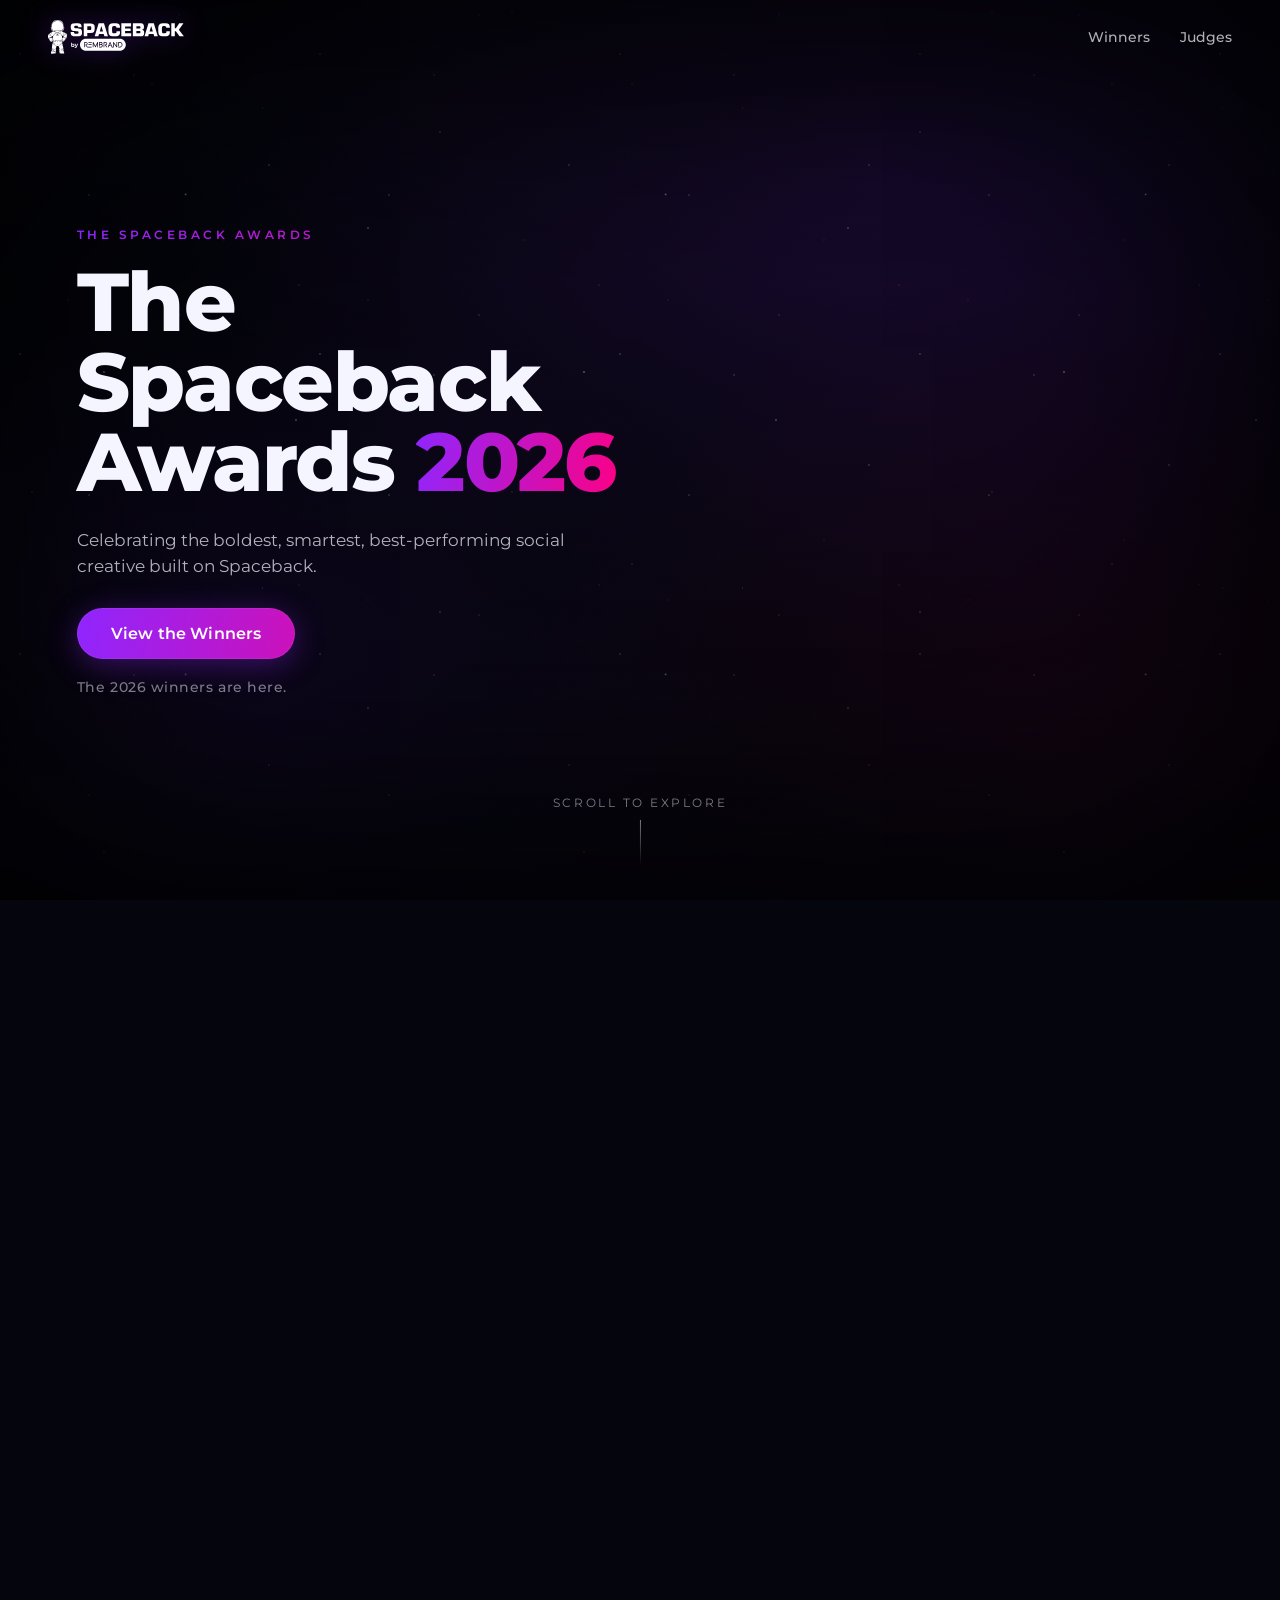
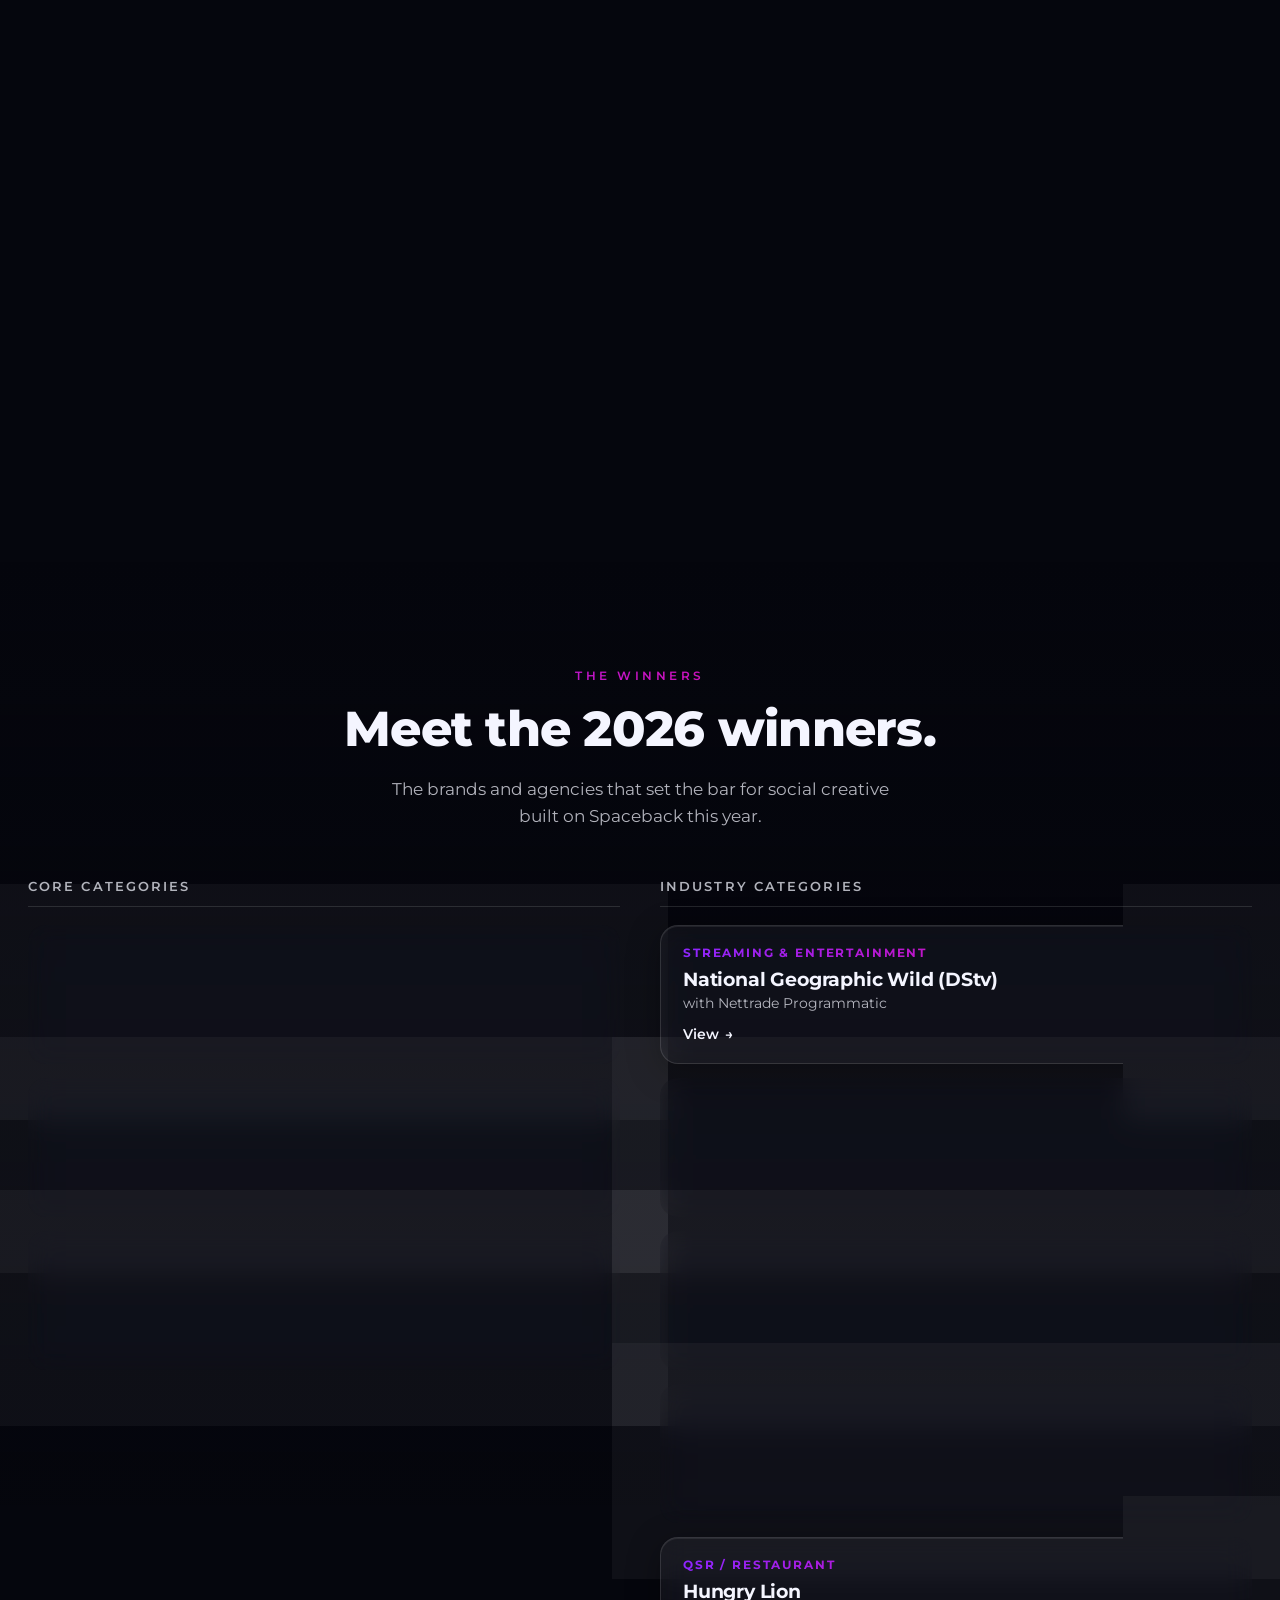
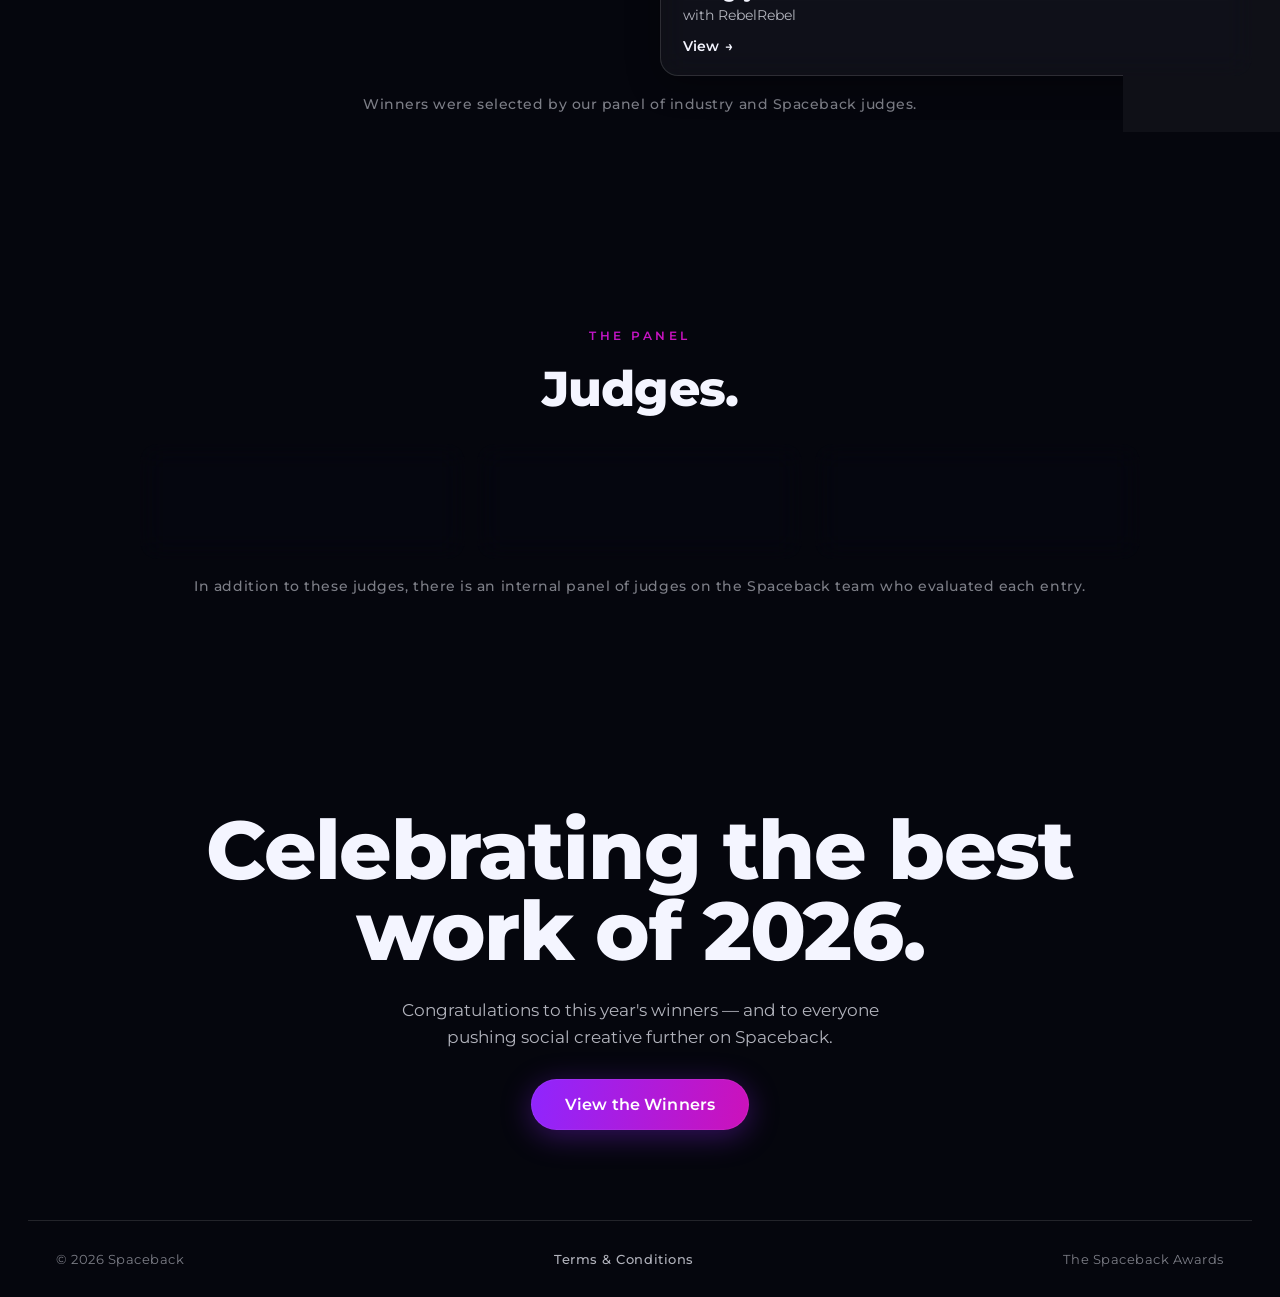
==== commit 51cfed5b: "Winners page: real creative links, judge logos/labels, trim submission content - Wire the 8 "View th" ====
--- a/index.html
+++ b/index.html
@@ -43,7 +43,6 @@
       <nav class="nav-links" aria-label="Primary">
         <a href="#winners">Winners</a>
         <a href="#judges">Judges</a>
-        <a href="#faq">FAQ</a>
       </nav>
       <button class="nav-toggle" id="navToggle" aria-label="Toggle menu" aria-expanded="false">
         <span></span><span></span><span></span>
@@ -54,7 +53,7 @@
   <span id="top"></span>
 
   <!-- ============================================================= -->
-  <!-- PINNED SCROLL-SCRUB STAGE (Hero → Why → Who)                   -->
+  <!-- PINNED SCROLL-SCRUB STAGE (Hero → Why)                         -->
   <!-- ============================================================= -->
   <div class="scroll-stage" id="scrollStage">
     <div class="stage-viewport" id="stageViewport">
@@ -99,19 +98,6 @@
         </div>
       </section>
 
-      <!-- Panel 3 — WHO CAN ENTER -->
-      <section class="panel panel-who" id="who" data-panel="2" aria-label="Who can enter">
-        <div class="zone zone-left">
-          <p class="eyebrow">Who Can Enter</p>
-          <h2 class="headline">If you built it<br />on Spaceback,<br />it belongs here.</h2>
-          <p class="lede">Any campaign that has run with a Spaceback creative from January 1, 2026 through October 31, 2026 is eligible to enter.</p>
-          <div class="glass eligibility-note">
-            <span class="pill">Eligible dates</span>
-            <p>Jan 1, 2026 — Oct 31, 2026</p>
-          </div>
-        </div>
-      </section>
-
     </div>
   </div>
 
@@ -135,19 +121,19 @@
                 <span class="winner-cat">Best CTV</span>
                 <h4 class="winner-brand">Jamba Sandwich</h4>
                 <p class="winner-agency">with Mindgruve</p>
-                <a class="winner-link" href="#">View the creative <span aria-hidden="true">→</span></a>
+                <a class="winner-link" href="https://spaceback.rembrand.com/p/share/l/72e91a75d94a3f8bff28c0c0be938b7f" target="_blank" rel="noopener">View the creative <span aria-hidden="true">→</span></a>
               </article>
               <article class="glass winner-card">
                 <span class="winner-cat">Best Pause Ad</span>
                 <h4 class="winner-brand">American Red Cross</h4>
                 <p class="winner-agency">with Fitzco</p>
-                <a class="winner-link" href="#">View the creative <span aria-hidden="true">→</span></a>
+                <a class="winner-link" href="https://www.spaceback.com/tv/social-ctv-demos/spaceback-social-pause-ad-demo---light-mode?x=a0c119d6&amp;act=app" target="_blank" rel="noopener">View the creative <span aria-hidden="true">→</span></a>
               </article>
               <article class="glass winner-card">
                 <span class="winner-cat">Most Impact</span>
                 <h4 class="winner-brand">AXION energy</h4>
                 <p class="winner-agency">with Epsilon-Publicis</p>
-                <a class="winner-link" href="#">View the creative <span aria-hidden="true">→</span></a>
+                <a class="winner-link" href="https://es.spaceback.com/social-display-demo?x=b0f8aaec&amp;act=app&amp;device=Mobile" target="_blank" rel="noopener">View the creative <span aria-hidden="true">→</span></a>
               </article>
             </div>
           </div>
@@ -159,31 +145,31 @@
                 <span class="winner-cat">Streaming &amp; Entertainment</span>
                 <h4 class="winner-brand">National Geographic Wild (DStv)</h4>
                 <p class="winner-agency">with Nettrade Programmatic</p>
-                <a class="winner-link" href="#">View <span aria-hidden="true">→</span></a>
+                <a class="winner-link" href="https://www.spaceback.com/social-display-demo?x=bb157643&amp;act=app" target="_blank" rel="noopener">View <span aria-hidden="true">→</span></a>
               </article>
               <article class="glass winner-card">
                 <span class="winner-cat">Finance &amp; Insurance</span>
                 <h4 class="winner-brand">Visa Kenya</h4>
                 <p class="winner-agency">with Nettrade Programmatic</p>
-                <a class="winner-link" href="#">View <span aria-hidden="true">→</span></a>
+                <a class="winner-link" href="https://www.spaceback.com/tv/social-ctv-demos/light-mode?x=887690c2&amp;act=app" target="_blank" rel="noopener">View <span aria-hidden="true">→</span></a>
               </article>
               <article class="glass winner-card">
                 <span class="winner-cat">Telecom &amp; Tech</span>
                 <h4 class="winner-brand">Cell C</h4>
                 <p class="winner-agency">with Nettrade Programmatic</p>
-                <a class="winner-link" href="#">View <span aria-hidden="true">→</span></a>
+                <a class="winner-link" href="https://www.spaceback.com/social-display-demo?x=b26b5337&amp;act=app" target="_blank" rel="noopener">View <span aria-hidden="true">→</span></a>
               </article>
               <article class="glass winner-card">
                 <span class="winner-cat">Health &amp; Wellness</span>
                 <h4 class="winner-brand">PediaSure</h4>
                 <p class="winner-agency">with Epsilon-Publicis</p>
-                <a class="winner-link" href="#">View <span aria-hidden="true">→</span></a>
+                <a class="winner-link" href="https://es.spaceback.com/social-display-demo?x=ace2722b&amp;act=app" target="_blank" rel="noopener">View <span aria-hidden="true">→</span></a>
               </article>
               <article class="glass winner-card">
                 <span class="winner-cat">QSR / Restaurant</span>
                 <h4 class="winner-brand">Hungry Lion</h4>
                 <p class="winner-agency">with RebelRebel</p>
-                <a class="winner-link" href="#">View <span aria-hidden="true">→</span></a>
+                <a class="winner-link" href="https://www.spaceback.com/social-display-demo?x=7a67cf69&amp;act=app" target="_blank" rel="noopener">View <span aria-hidden="true">→</span></a>
               </article>
             </div>
           </div>
@@ -200,61 +186,16 @@
         <h2 class="headline center">Judges.</h2>
         <div class="judge-grid judges-full">
           <article class="glass judge-card no-avatar">
-            <div><h3>Raphael Rivilla</h3><p>Chief Media Officer, Marcus Thomas</p></div>
+            <div><span class="judge-company">Marcus Thomas</span><h3>Raphael Rivilla</h3><p>Chief Media Officer, Marcus Thomas</p></div>
           </article>
           <article class="glass judge-card no-avatar">
-            <div><h3>Samantha Primack</h3><p>SVP, Addressable Strategy and Activation, Kinesso</p></div>
+            <div><span class="judge-company">Kinesso</span><h3>Samantha Primack</h3><p>SVP, Addressable Strategy and Activation, Kinesso</p></div>
           </article>
           <article class="glass judge-card no-avatar">
-            <div><h3>Dan Lapinski</h3><p>Director, Ads Manager Product Commercialization, Roku Ads Manager</p></div>
+            <div><span class="judge-company">Roku</span><h3>Dan Lapinski</h3><p>Director, Ads Manager Product Commercialization, Roku Ads Manager</p></div>
           </article>
         </div>
         <p class="note center">In addition to these judges, there is an internal panel of judges on the Spaceback team who evaluated each entry.</p>
-      </div>
-    </section>
-
-    <!-- FAQ -->
-    <section class="section" id="faq" aria-label="Frequently asked questions">
-      <div class="container narrow reveal">
-        <p class="eyebrow center">FAQ</p>
-        <h2 class="headline center">Good questions.</h2>
-        <div class="accordion" id="accordion">
-          <div class="acc-item">
-            <button class="acc-trigger" aria-expanded="false">
-              <span>Can I submit to more than one category?</span>
-              <span class="acc-icon" aria-hidden="true"></span>
-            </button>
-            <div class="acc-panel"><p>Yes. Enter your campaign in every category where it fits, including both core and industry categories.</p></div>
-          </div>
-          <div class="acc-item">
-            <button class="acc-trigger" aria-expanded="false">
-              <span>Do I need to be a current Spaceback client to enter?</span>
-              <span class="acc-icon" aria-hidden="true"></span>
-            </button>
-            <div class="acc-panel"><p>Your creative from your campaign needs to be built using Spaceback. Advertisers who ran eligible Spaceback campaigns can enter.</p></div>
-          </div>
-          <div class="acc-item">
-            <button class="acc-trigger" aria-expanded="false">
-              <span>Is there a cost to enter?</span>
-              <span class="acc-icon" aria-hidden="true"></span>
-            </button>
-            <div class="acc-panel"><p>No. Entering the Spaceback Awards is free.</p></div>
-          </div>
-          <div class="acc-item">
-            <button class="acc-trigger" aria-expanded="false">
-              <span>When is the deadline?</span>
-              <span class="acc-icon" aria-hidden="true"></span>
-            </button>
-            <div class="acc-panel"><p>Submissions close October 31, 2026. Winners will be announced December 3.</p></div>
-          </div>
-          <div class="acc-item">
-            <button class="acc-trigger" aria-expanded="false">
-              <span>What campaign dates are eligible?</span>
-              <span class="acc-icon" aria-hidden="true"></span>
-            </button>
-            <div class="acc-panel"><p>Campaigns that ran between January 1, 2026 and October 31, 2026 are eligible.</p></div>
-          </div>
-        </div>
       </div>
     </section>
 
--- a/styles/main.css
+++ b/styles/main.css
@@ -340,8 +340,8 @@
    ============================================================ */
 .scroll-stage {
   position: relative;
-  /* 3 pinned panels (Hero → Why → Who); keeps the scrub pacing */
-  height: 360vh;
+  /* 2 pinned panels (Hero → Why); keeps the scrub pacing */
+  height: 240vh;
 }
 .stage-viewport {
   position: sticky;
@@ -623,6 +623,17 @@
   width: 3px;
   background: var(--grad-accent);
 }
+/* company wordmark/label above each judge (placeholder for a real logo file) */
+.judge-company {
+  display: block;
+  font-size: 0.74rem;
+  font-weight: 700;
+  letter-spacing: 0.14em;
+  text-transform: uppercase;
+  color: var(--ink);
+  margin-bottom: 10px;
+}
+.judge-card.no-avatar .judge-company + h3 { margin-top: 0; }
 /* judges span the full width on the winners page */
 .judge-grid.judges-full {
   grid-template-columns: repeat(3, 1fr);
